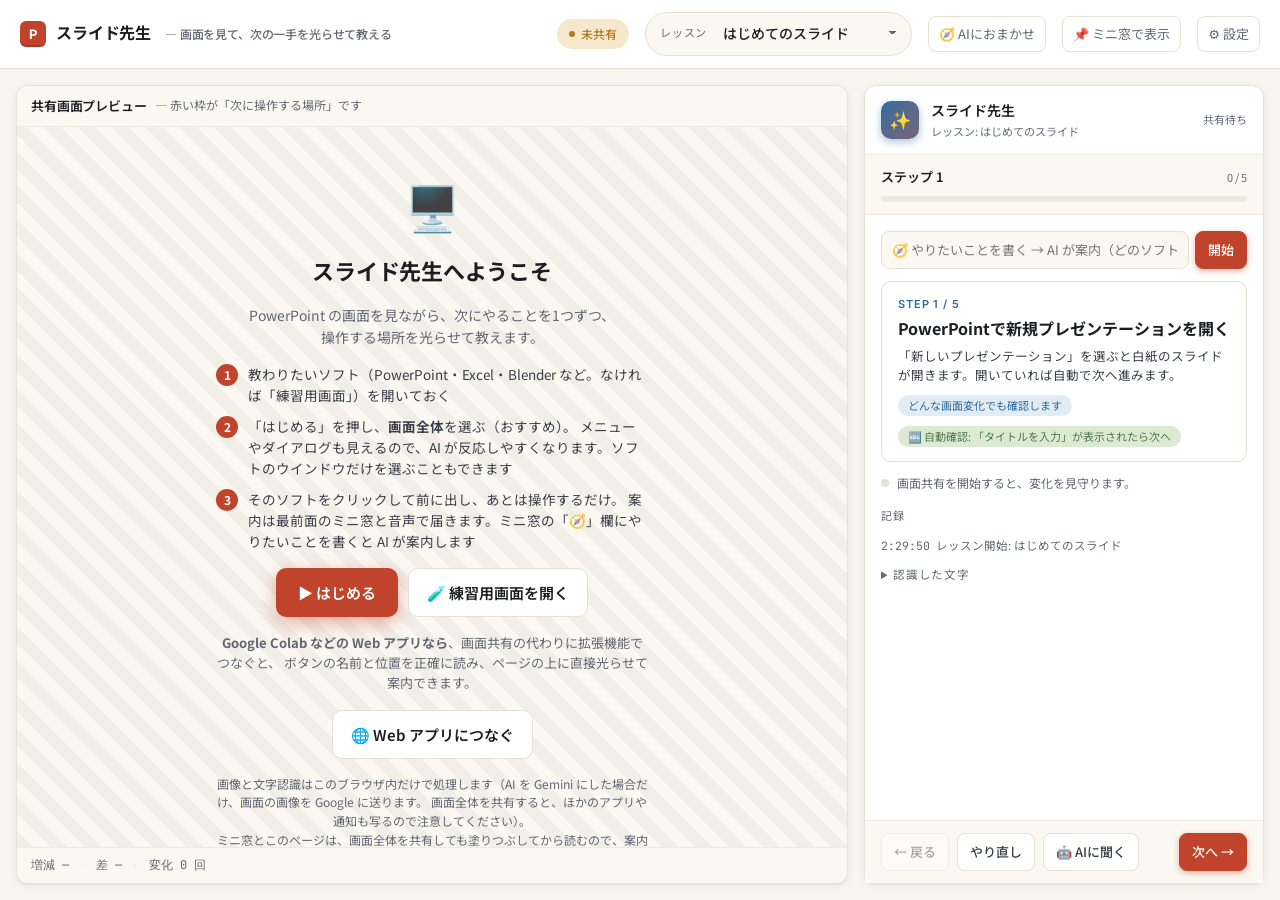
==== index.html @ 503dc081 "AI が入力する中身（コード・数式・文章）も書いて教える 「コードセルにソートのプログラムを入力してください」のように、中身を利用者に考えさせていたのを直す。 - AI の答えに input_text" ====
<!DOCTYPE html>
<html lang="ja">
<head>
<meta charset="UTF-8">
<meta name="viewport" content="width=device-width, initial-scale=1">
<title>スライド先生</title>
<link rel="preconnect" href="https://fonts.googleapis.com">
<link rel="preconnect" href="https://fonts.gstatic.com" crossorigin>
<link rel="stylesheet" href="https://fonts.googleapis.com/css2?family=Inter:wght@400;500;600;700&family=Noto+Sans+JP:wght@400;500;700&family=JetBrains+Mono:wght@500&display=swap">
<!-- CSS はこのファイルに置く。ミニ窓（Document PiP）へ style 要素ごと複製して使うため（別ファイルだと、ダブルクリックで開いたときにミニ窓へ読み込めない） -->
<style>
  :root {
    --ground: #F8F5EE;
    --panel: #FFFFFF;
    --panel-alt: #FBF8F1;
    --ink: #1B1D22;
    --ink-soft: #3A3E48;
    --muted: #616874;
    --border: #E6E1D5;
    --border-soft: #EFEAE0;
    --accent: #C0442B;
    --accent-soft: #F3D9CF;
    --ai: #2E6BA0;
    --ai-soft: #E1ECF5;
    --success: #4E7B4A;
    --success-soft: #DCE9D3;
    --warn: #B7791F;
    --warn-soft: #F5E8CC;
    --shadow: 0 2px 8px rgba(30, 24, 15, 0.06), 0 1px 2px rgba(30, 24, 15, 0.04);
    --shadow-lift: 0 12px 40px rgba(20, 15, 5, 0.12);
    --font-ui: "Inter", "Noto Sans JP", system-ui, sans-serif;
    --font-ja: "Noto Sans JP", "Inter", system-ui, sans-serif;
    --font-mono: "JetBrains Mono", ui-monospace, monospace;
  }
  :root:not([data-theme="light"]) {
    @media (prefers-color-scheme: dark) {
      --ground: #16181C; --panel: #1E2126; --panel-alt: #22262C;
      --ink: #F1EEE5; --ink-soft: #D6D1C4; --muted: #9199A4;
      --border: #2E333B; --border-soft: #262A31;
      --accent: #E36A50; --accent-soft: #3B241E;
      --ai: #6AA6D9; --ai-soft: #1E2C3B;
      --success: #8CB782; --success-soft: #223022;
      --warn: #D4A24C; --warn-soft: #3B2D1A;
      --shadow: 0 2px 8px rgba(0,0,0,0.4);
      --shadow-lift: 0 12px 40px rgba(0,0,0,0.5);
    }
  }
  :root[data-theme="dark"] {
    --ground: #16181C; --panel: #1E2126; --panel-alt: #22262C;
    --ink: #F1EEE5; --ink-soft: #D6D1C4; --muted: #9199A4;
    --border: #2E333B; --border-soft: #262A31;
    --accent: #E36A50; --accent-soft: #3B241E;
    --ai: #6AA6D9; --ai-soft: #1E2C3B;
    --success: #8CB782; --success-soft: #223022;
    --warn: #D4A24C; --warn-soft: #3B2D1A;
    --shadow: 0 2px 8px rgba(0,0,0,0.4);
    --shadow-lift: 0 12px 40px rgba(0,0,0,0.5);
  }

  * { box-sizing: border-box; }
  html, body { height: 100%; }
  body {
    margin: 0; background: var(--ground); color: var(--ink);
    font-family: var(--font-ja); font-size: 14px; line-height: 1.55;
    -webkit-font-smoothing: antialiased;
  }
  button { font: inherit; color: inherit; cursor: pointer; }

  .app { height: 100vh; display: grid; grid-template-rows: auto 1fr; min-height: 640px; }

  /* ─── Top bar ───────────────────────────────────── */
  .topbar {
    display: flex; align-items: center; gap: 16px;
    padding: 12px 20px;
    background: var(--panel);
    border-bottom: 1px solid var(--border);
    flex-wrap: wrap;
  }
  .brand {
    display: flex; align-items: center; gap: 10px;
    font-family: var(--font-ui); font-weight: 700; font-size: 16px;
    letter-spacing: -0.01em;
  }
  .brand-mark {
    width: 26px; height: 26px; display: grid; place-items: center;
    background: var(--accent); color: white; border-radius: 6px;
    font-weight: 700; font-size: 13px;
    box-shadow: inset 0 -2px 0 rgba(0,0,0,0.15);
  }
  .brand-sub {
    font-family: var(--font-ja); font-weight: 500;
    color: var(--muted); font-size: 12px; margin-left: 4px;
  }
  .topbar-spacer { flex: 1; }
  .capture-chip {
    display: inline-flex; align-items: center; gap: 6px;
    font-size: 12px; padding: 6px 12px;
    border-radius: 999px; font-weight: 500;
    background: var(--warn-soft); color: var(--warn);
  }
  .capture-chip::before {
    content: ""; width: 6px; height: 6px; border-radius: 50%;
    background: var(--warn);
  }
  .capture-chip.on { background: var(--success-soft); color: var(--success); }
  .capture-chip.on::before {
    background: var(--success);
    box-shadow: 0 0 0 3px color-mix(in oklab, var(--success) 25%, transparent);
    animation: pulse-dot 1.8s ease-in-out infinite;
  }
  @keyframes pulse-dot { 0%,100% { opacity: 0.6 } 50% { opacity: 1 } }

  .lesson-picker {
    display: flex; align-items: center; gap: 8px;
    background: var(--panel-alt); border: 1px solid var(--border);
    border-radius: 999px; padding: 4px 6px 4px 14px;
  }
  .lesson-picker label {
    font-size: 11px; color: var(--muted);
    text-transform: uppercase; letter-spacing: 0.08em;
    font-family: var(--font-ui);
  }
  .lesson-picker select {
    appearance: none; background: transparent; border: 0;
    color: var(--ink); font: inherit; font-weight: 500;
    padding: 6px 28px 6px 8px;
    background-image:
      linear-gradient(45deg, transparent 50%, var(--muted) 50%),
      linear-gradient(135deg, var(--muted) 50%, transparent 50%);
    background-position: right 12px top 14px, right 8px top 14px;
    background-size: 4px 4px, 4px 4px; background-repeat: no-repeat;
  }
  .icon-btn {
    background: transparent; border: 1px solid var(--border);
    padding: 7px 10px; border-radius: 8px; font-size: 13px;
    color: var(--muted);
  }
  .icon-btn:hover { border-color: var(--muted); color: var(--ink); }

  /* ─── Workspace ─────────────────────────────────── */
  .workspace {
    display: grid;
    grid-template-columns: 1fr 400px;
    gap: 16px; padding: 16px; min-height: 0;
  }
  @media (max-width: 960px) {
    .app { height: auto; min-height: 100vh; }
    .workspace { grid-template-columns: 1fr; grid-template-rows: auto auto; }
    .capture-panel { min-height: 420px; }
  }

  /* Left: capture area */
  .capture-panel {
    display: grid; grid-template-rows: auto 1fr auto;
    background: var(--panel); border: 1px solid var(--border);
    border-radius: 12px; overflow: hidden;
    box-shadow: var(--shadow); min-height: 0;
  }
  .capture-header {
    display: flex; align-items: center; gap: 8px;
    padding: 10px 14px; border-bottom: 1px solid var(--border-soft);
    background: var(--panel-alt);
  }
  .capture-header strong {
    font-family: var(--font-ui); font-weight: 600; font-size: 13px;
    letter-spacing: -0.01em;
  }
  .capture-header .dim { color: var(--muted); font-size: 12px; }

  .capture-stage {
    position: relative; display: grid; place-items: center;
    padding: 20px; background: repeating-linear-gradient(
      45deg,
      color-mix(in oklab, var(--panel-alt) 90%, var(--ink) 4%) 0 12px,
      var(--panel-alt) 12px 24px
    );
    min-height: 0; overflow: hidden;
  }
  .capture-stage video {
    max-width: 100%; max-height: 100%;
    border-radius: 8px; background: #000;
    box-shadow: var(--shadow-lift);
    display: block;
  }
  .capture-stage .empty {
    display: grid; place-items: center; gap: 16px;
    text-align: center; padding: 24px;
    max-width: 480px;
  }
  .empty h2 {
    font-family: var(--font-ui); font-size: 22px; font-weight: 700;
    margin: 0; letter-spacing: -0.01em;
  }
  .empty p { margin: 0; color: var(--muted); font-size: 14px; }
  .primary-cta {
    display: inline-flex; align-items: center; gap: 10px;
    padding: 12px 22px;
    background: var(--accent); color: white; border: 0;
    border-radius: 10px; font-size: 15px; font-weight: 600;
    font-family: var(--font-ja);
    box-shadow: 0 6px 18px color-mix(in oklab, var(--accent) 40%, transparent);
    transition: transform 0.1s;
  }
  .primary-cta:hover { background: color-mix(in oklab, var(--accent) 90%, black); }
  .primary-cta:active { transform: translateY(1px); }
  .capture-foot {
    display: flex; align-items: center; gap: 10px;
    padding: 8px 14px; border-top: 1px solid var(--border-soft);
    background: var(--panel-alt); font-size: 12px; color: var(--muted);
  }
  .capture-foot .stat { font-family: var(--font-mono); font-variant-numeric: tabular-nums; }
  .capture-foot .sep { color: var(--border); }
  .capture-foot .actions { margin-left: auto; display: flex; gap: 6px; }

  /* Right: AI tutor */
  .tutor {
    display: grid; grid-template-rows: auto auto 1fr auto;
    background: var(--panel); border: 1px solid var(--border);
    border-radius: 12px; box-shadow: var(--shadow); min-height: 0;
  }
  .tutor-head {
    display: flex; align-items: center; gap: 12px;
    padding: 14px 16px; border-bottom: 1px solid var(--border-soft);
  }
  .ai-avatar {
    width: 38px; height: 38px; display: grid; place-items: center;
    background: linear-gradient(135deg, var(--ai), color-mix(in oklab, var(--ai) 60%, var(--accent)));
    color: white; border-radius: 10px; font-size: 18px;
    box-shadow: 0 3px 8px color-mix(in oklab, var(--ai) 40%, transparent);
  }
  .tutor-name { font-family: var(--font-ui); font-weight: 600; font-size: 14px; }
  .tutor-lesson { font-size: 11px; color: var(--muted); margin-top: 2px; }
  .tutor-head-status {
    margin-left: auto; display: flex; align-items: center; gap: 6px;
    font-size: 11px; color: var(--muted); font-family: var(--font-ui);
  }

  .tutor-progress {
    padding: 12px 16px; display: grid; gap: 8px;
    background: var(--panel-alt); border-bottom: 1px solid var(--border-soft);
  }
  .progress-head { display: flex; justify-content: space-between; align-items: baseline; }
  .progress-head strong { font-size: 13px; font-weight: 600; }
  .progress-head span { font-size: 11px; color: var(--muted); font-variant-numeric: tabular-nums; }
  .progress-track { height: 6px; background: var(--border-soft); border-radius: 999px; overflow: hidden; }
  .progress-fill {
    height: 100%; background: linear-gradient(90deg, var(--accent), color-mix(in oklab, var(--accent) 60%, var(--ai)));
    border-radius: 999px; transition: width 0.4s cubic-bezier(0.2, 0.7, 0.3, 1);
  }

  .tutor-body {
    padding: 16px; overflow-y: auto;
    display: flex; flex-direction: column; gap: 12px;
    scroll-behavior: smooth;
  }
  .msg { display: grid; grid-template-columns: 28px 1fr; gap: 10px;
         animation: slide-in 0.25s ease; }
  @keyframes slide-in { from { opacity: 0; transform: translateY(6px); } to { opacity: 1; transform: none; } }
  .msg-avatar {
    width: 28px; height: 28px; display: grid; place-items: center;
    background: var(--ai-soft); color: var(--ai);
    border-radius: 8px; font-size: 14px; font-weight: 700;
  }
  .msg-bubble {
    background: var(--ai-soft); color: var(--ink);
    padding: 10px 14px; border-radius: 4px 12px 12px 12px;
    line-height: 1.55; font-size: 13.5px;
  }
  .msg.success .msg-avatar { background: var(--success-soft); color: var(--success); }
  .msg.success .msg-bubble { background: var(--success-soft); color: color-mix(in oklab, var(--success) 40%, var(--ink)); }
  .msg.hint .msg-avatar { background: var(--warn-soft); color: var(--warn); }
  .msg.hint .msg-bubble { background: var(--warn-soft); border-left: 3px solid var(--warn); }
  .msg.error .msg-avatar { background: var(--accent-soft); color: var(--accent); }
  .msg.error .msg-bubble { background: var(--accent-soft); color: color-mix(in oklab, var(--accent) 45%, var(--ink)); }
  .msg-bubble .step-title {
    font-family: var(--font-ui); font-weight: 600; font-size: 12px;
    text-transform: uppercase; letter-spacing: 0.08em;
    color: var(--ai); margin-bottom: 4px;
  }
  .msg.success .msg-bubble .step-title { color: var(--success); }
  .msg.hint .msg-bubble .step-title { color: var(--warn); }
  .msg.error .msg-bubble .step-title { color: var(--accent); }
  .msg-bubble .highlight {
    background: color-mix(in oklab, var(--accent) 20%, transparent);
    color: var(--accent); padding: 1px 6px; border-radius: 3px; font-weight: 600;
  }
  .screen-state {
    font-size: 11px; color: var(--muted);
    font-family: var(--font-ui); font-style: italic;
    padding: 4px 12px;
  }

  .tutor-actions {
    padding: 12px 16px; display: flex; gap: 8px; flex-wrap: wrap;
    border-top: 1px solid var(--border-soft); background: var(--panel-alt);
  }
  .btn {
    padding: 8px 12px; border-radius: 8px; border: 1px solid var(--border);
    background: var(--panel); color: var(--ink-soft);
    font-family: var(--font-ja); font-weight: 500; font-size: 13px;
    transition: transform 0.1s, border-color 0.15s;
  }
  .btn:hover { border-color: var(--muted); color: var(--ink); }
  .btn:active { transform: translateY(1px); }
  .btn.primary {
    background: var(--accent); color: white; border-color: var(--accent);
    box-shadow: 0 2px 6px color-mix(in oklab, var(--accent) 40%, transparent);
  }
  .btn.primary:hover { background: color-mix(in oklab, var(--accent) 90%, black); }
  .btn.danger {
    background: transparent; color: var(--accent); border-color: var(--accent-soft);
  }
  .btn.danger:hover { background: var(--accent-soft); }
  .actions-spacer { flex: 1; }


  .btn:disabled { opacity: 0.45; cursor: default; }

  /* ─── Current step card ─────────────────────────── */
  .watch {
    display: flex; align-items: center; gap: 8px;
    font-size: 12px; color: var(--muted);
  }
  .watch::before {
    content: ""; width: 8px; height: 8px; border-radius: 50%; flex: none;
    background: var(--border);
  }
  .watch.on::before { background: var(--success); animation: pulse-dot 1.8s ease-in-out infinite; }
  .watch.moving::before { background: var(--warn); }
  .watch.small { color: var(--warn); }

  .step-card {
    border: 1px solid var(--border); border-radius: 10px;
    padding: 14px 16px; background: var(--panel);
  }
  .step-num {
    font-family: var(--font-ui); font-size: 11px; font-weight: 600;
    color: var(--ai); letter-spacing: 0.08em;
  }
  .step-text { font-size: 16px; font-weight: 700; margin: 4px 0 6px; line-height: 1.45; }
  .step-hint { font-size: 12.5px; color: var(--ink-soft); margin: 0; }
  /* AI が書いた「入力する中身」（コード・数式・文章）。コピーして貼り付けてもらう */
  .input-box { display: grid; gap: 6px; margin-top: 10px; }
  .input-head { display: flex; justify-content: space-between; align-items: center; font-size: 12px; font-weight: 700; color: var(--ink-soft); }
  .input-head .btn { padding: 3px 10px; font-size: 12px; }
  .input-box pre { margin: 0; padding: 10px; border-radius: 8px; background: var(--panel-alt); border: 1px solid var(--border);
    font: 12.5px/1.5 ui-monospace, "SF Mono", Menlo, monospace; white-space: pre; overflow-x: auto; max-height: 40vh; }
  .expect-chip {
    display: inline-block; margin-top: 10px;
    font-size: 11px; padding: 2px 10px; border-radius: 999px;
    background: var(--ai-soft); color: var(--ai);
  }

  .confirm {
    display: grid; gap: 10px; padding: 12px 14px; border-radius: 10px;
    background: var(--success-soft); border: 1px solid color-mix(in oklab, var(--success) 35%, transparent);
    animation: slide-in 0.25s ease;
  }
  .confirm p { margin: 0; font-size: 13.5px; }
  .confirm .row { display: flex; gap: 8px; }
  .confirm .btn.yes { background: var(--success); border-color: var(--success); color: white; }

  .done-card {
    text-align: center; padding: 20px 16px; border-radius: 10px;
    background: var(--success-soft); color: color-mix(in oklab, var(--success) 40%, var(--ink));
  }
  .done-card strong { display: block; font-size: 18px; margin-bottom: 4px; }

  .log-head { font-size: 11px; color: var(--muted); font-family: var(--font-ui); letter-spacing: 0.06em; margin-top: 4px; }
  .log { list-style: none; margin: 0; padding: 0; display: grid; gap: 2px; font-size: 11.5px; color: var(--muted); }
  .log time { font-family: var(--font-mono); margin-right: 6px; }

  .check-chip { background: var(--success-soft); color: var(--success); }
  .ocr-details { font-size: 11.5px; color: var(--muted); }
  .ocr-details summary { cursor: pointer; font-family: var(--font-ui); letter-spacing: 0.06em; }
  .ocr-details div {
    margin-top: 6px; padding: 8px; border-radius: 6px; background: var(--panel-alt);
    max-height: 120px; overflow-y: auto; word-break: break-all; line-height: 1.5;
  }

  /* ─── Mini window (Document Picture-in-Picture) ─── */
  body.pip { min-height: 0; }
  body.pip .tutor { height: 100vh; border: 0; border-radius: 0; box-shadow: none; }
  /* ミニ窓では PowerPoint の邪魔にならないよう、手順・ハイライト・確認だけを出す */
  body.pip .log-head, body.pip .log, body.pip .ocr-details,
  body.pip .expect-chip, body.pip .tutor-lesson { display: none !important; }
  body.pip .tutor-head { padding: 10px 14px; }
  body.pip .tutor-body { padding: 12px; gap: 10px; }
  body.pip .step-text { font-size: 15px; }

  /* 「できた？」のあと自動で次へ進むまでの残り時間 */
  .countdown { height: 4px; border-radius: 2px; background: color-mix(in oklab, var(--success) 20%, transparent); overflow: hidden; }
  .countdown i { display: block; height: 100%; width: 100%; background: var(--success); transform-origin: left; }
  @keyframes countdown { from { transform: scaleX(1); } to { transform: scaleX(0); } }

  /* ミニ窓を開けなかったときに「押してください」と目立たせる */
  .icon-btn.attention { border-color: var(--accent); color: var(--accent); animation: pulse-dot 1s ease-in-out infinite; }
  .tutor-home-note {
    display: grid; place-items: center; text-align: center; gap: 8px;
    background: var(--panel); border: 1px dashed var(--border); border-radius: 12px;
    color: var(--muted); padding: 24px;
  }

  /* ─── Highlight guide（ミニ窓・案内パネル内の拡大表示） ─── */
  .guide {
    position: relative; border-radius: 10px; overflow: hidden;
    background: #111; aspect-ratio: 2 / 1;
  }
  .guide canvas { width: 100%; height: 100%; display: block; }
  .guide-box {
    position: absolute; border: 3px solid var(--accent); border-radius: 6px;
    box-shadow: 0 0 0 9999px rgba(0, 0, 0, 0.45);
    pointer-events: none; animation: guide-pulse 1.3s ease-in-out infinite;
  }
  @keyframes guide-pulse {
    0%, 100% { outline: 0 solid color-mix(in oklab, var(--accent) 55%, transparent); }
    50%      { outline: 7px solid color-mix(in oklab, var(--accent) 30%, transparent); }
  }
  .guide-say {
    position: absolute; left: 0; right: 0; bottom: 0;
    padding: 18px 12px 8px; font-size: 13px; font-weight: 700; color: white;
    background: linear-gradient(transparent, rgba(0, 0, 0, 0.7));
  }
  .guide-say::before { content: "👉 "; }
  .guide-missing {
    font-size: 12px; padding: 8px 10px; border-radius: 8px;
    background: var(--warn-soft); color: color-mix(in oklab, var(--warn) 60%, var(--ink));
  }

  /* 共有プレビュー上のハイライト */
  .target-box {
    position: absolute; border: 3px solid var(--accent); border-radius: 6px;
    pointer-events: none; animation: guide-pulse 1.3s ease-in-out infinite;
  }
  .target-tag {
    position: absolute; padding: 3px 10px; border-radius: 999px;
    background: var(--accent); color: white; font-size: 12px; font-weight: 700;
    white-space: nowrap; pointer-events: none; transform: translateY(calc(-100% - 6px));
  }

  /* 文字で確認できたときの演出 */
  .step-card.flash { animation: card-flash 1s ease; }
  @keyframes card-flash {
    0%   { box-shadow: 0 0 0 0 transparent; }
    25%  { box-shadow: 0 0 0 6px color-mix(in oklab, var(--success) 45%, transparent); background: var(--success-soft); }
    100% { box-shadow: 0 0 0 0 transparent; }
  }
  .done-emoji { font-size: 40px; animation: pop 0.6s cubic-bezier(0.2, 1.6, 0.4, 1); }
  @keyframes pop { from { transform: scale(0.3); opacity: 0; } to { transform: none; opacity: 1; } }

  /* はじめの案内 */
  .onboard { list-style: none; padding: 0; margin: 0; display: grid; gap: 10px; text-align: left; }
  .onboard li { display: flex; gap: 10px; align-items: flex-start; font-size: 13.5px; color: var(--ink-soft); }
  .onboard .num {
    flex: none; width: 22px; height: 22px; border-radius: 50%;
    display: grid; place-items: center; font-size: 12px; font-weight: 700;
    background: var(--accent); color: white;
  }
  .cta-row { display: flex; gap: 10px; flex-wrap: wrap; justify-content: center; }
  .secondary-cta {
    padding: 12px 18px; border-radius: 10px; font-size: 15px; font-weight: 600;
    border: 1px solid var(--border); background: var(--panel); color: var(--ink);
  }
  .secondary-cta:hover { border-color: var(--muted); }

  /* ─── 設定メニュー・やりたいこと入力 ─── */
  .settings-wrap { position: relative; }
  .settings-pop {
    position: absolute; right: 0; top: calc(100% + 6px); z-index: 50;
    display: grid; gap: 6px; padding: 8px; min-width: 190px;
    background: var(--panel); border: 1px solid var(--border); border-radius: 10px;
    box-shadow: var(--shadow-lift);
  }
  .settings-pop .icon-btn { text-align: left; }
  .goal-form { display: flex; gap: 6px; }
  .goal-form input {
    flex: 1; min-width: 0; padding: 8px 10px; font: inherit; font-size: 13px;
    border: 1px solid var(--border); border-radius: 8px; background: var(--panel-alt); color: var(--ink);
  }
  .goal-form input:focus { outline: 2px solid color-mix(in oklab, var(--ai) 40%, transparent); border-color: var(--ai); }

  /* ─── AI ─── */
  .ai-box {
    padding: 10px 12px; border-radius: 10px; font-size: 13px;
    background: var(--ai-soft); border: 1px solid color-mix(in oklab, var(--ai) 30%, transparent);
  }
  .ai-box .ai-head { font-family: var(--font-ui); font-size: 11px; font-weight: 700; color: var(--ai); letter-spacing: 0.06em; }
  .ai-box p { margin: 4px 0 0; }
  .ai-box.busy p { color: var(--muted); }
  .ai-box.error { background: var(--warn-soft); border-color: color-mix(in oklab, var(--warn) 35%, transparent); }

  .dialog {
    width: min(520px, calc(100vw - 32px)); padding: 20px 22px; border-radius: 14px;
    border: 1px solid var(--border); background: var(--panel); color: var(--ink);
    box-shadow: var(--shadow-lift);
  }
  .dialog::backdrop { background: color-mix(in oklab, var(--ink) 45%, transparent); }
  .dialog h2 { margin: 0 0 6px; font-size: 18px; }
  .dialog .note { margin: 4px 0 12px; font-size: 12.5px; color: var(--muted); }
  .dialog .choice {
    display: flex; gap: 10px; align-items: flex-start; padding: 10px 12px; margin-bottom: 8px;
    border: 1px solid var(--border); border-radius: 10px; cursor: pointer;
  }
  .dialog .choice:has(input:checked) { border-color: var(--ai); background: var(--ai-soft); }
  .dialog .choice:has(input:disabled) { opacity: 0.5; cursor: default; }
  .dialog .choice small { display: block; font-size: 12px; color: var(--muted); margin-top: 2px; }
  .dialog .choice small.warn { color: color-mix(in oklab, var(--warn) 70%, var(--ink)); }
  .dialog .fields { display: grid; gap: 8px; margin: 4px 0 8px 30px; font-size: 12.5px; }
  .dialog .fields small { color: var(--muted); }
  .dialog input[type="text"], .dialog input[type="password"] {
    display: block; width: 100%; margin-top: 4px; padding: 8px 10px; font: inherit; font-size: 13px;
    border: 1px solid var(--border); border-radius: 8px; background: var(--panel-alt); color: var(--ink);
  }
  .dialog .dialog-actions { display: flex; gap: 8px; margin-top: 12px; }
  .dialog a { color: var(--ai); }
  .dialog .setup-steps { margin: 0 0 8px; padding-left: 22px; display: grid; gap: 6px; font-size: 13px; }
  .dialog code { font-family: var(--font-mono); font-size: 12px; padding: 1px 5px; border-radius: 4px; background: var(--panel-alt); }
  .dialog select { display: block; width: 100%; margin-top: 4px; padding: 6px 8px; font: inherit; font-size: 13px;
    border: 1px solid var(--border); border-radius: 8px; background: var(--panel-alt); color: var(--ink); }

  [hidden] { display: none !important; }
</style>
</head>
<body>
<div class="app">
  <header class="topbar">
    <div class="brand">
      <span class="brand-mark">P</span>
      スライド先生
      <span class="brand-sub">— 画面を見て、次の一手を光らせて教える</span>
    </div>
    <div class="topbar-spacer"></div>
    <div class="capture-chip" id="captureChip">未共有</div>
    <div class="lesson-picker">
      <label for="lessonSelect">レッスン</label>
      <select id="lessonSelect"></select>
    </div>
    <button class="icon-btn" id="makeBtn" title="やりたいことを書くと、AI が画面を見ながら1手ずつ案内します（どのソフトでも）">🧭 AIにおまかせ</button>
    <button class="icon-btn" id="pipBtn" title="案内を常に最前面の小窓に出す">📌 ミニ窓で表示</button>
    <div class="settings-wrap">
      <button class="icon-btn" id="settingsBtn" aria-expanded="false" title="AI・文字認識・音声などの設定">⚙ 設定</button>
      <div class="settings-pop" id="settingsPop" hidden>
        <button class="icon-btn" id="aiBtn" title="AI の設定（Chrome 内蔵AI または Gemini API 無料枠）">🤖 AI OFF</button>
        <button class="icon-btn" id="ocrBtn" title="画面の文字を読んで、光らせる場所を探し、できたかを自動で確かめます（ブラウザ内で処理）">🔤 文字認識 ON</button>
        <button class="icon-btn" id="autoBtn" title="ON にすると「できた？」のあと数秒待って自動で次へ進みます">⏩ 自動で次へ OFF</button>
        <button class="icon-btn" id="voiceBtn" title="次の手順を音声で読み上げます">🔊 音声 ON</button>
        <button class="icon-btn" id="themeToggle" title="テーマ切替">🌙 テーマ</button>
      </div>
    </div>
  </header>

  <div class="workspace">
    <!-- Screen capture -->
    <section class="capture-panel" aria-label="画面キャプチャ">
      <div class="capture-header">
        <strong>共有画面プレビュー</strong>
        <span class="dim">— 赤い枠が「次に操作する場所」です</span>
      </div>
      <div class="capture-stage" id="captureStage">
        <div class="empty" id="emptyState">
          <div style="font-size: 44px;">🖥️</div>
          <h2>スライド先生へようこそ</h2>
          <p>PowerPoint の画面を見ながら、次にやることを1つずつ、<br>操作する場所を光らせて教えます。</p>
          <ol class="onboard">
            <li><span class="num">1</span><span>教わりたいソフト（PowerPoint・Excel・Blender など。なければ「練習用画面」）を開いておく</span></li>
            <li><span class="num">2</span><span>「はじめる」を押し、<strong>画面全体</strong>を選ぶ（おすすめ）。
              メニューやダイアログも見えるので、AI が反応しやすくなります。ソフトのウインドウだけを選ぶこともできます</span></li>
            <li><span class="num">3</span><span>そのソフトをクリックして前に出し、あとは操作するだけ。
              案内は最前面のミニ窓と音声で届きます。ミニ窓の「🧭」欄にやりたいことを書くと AI が案内します</span></li>
          </ol>
          <div class="cta-row">
            <button class="primary-cta" id="startCaptureBtn">▶ はじめる</button>
            <button class="secondary-cta" id="practiceBtn">🧪 練習用画面を開く</button>
          </div>
          <p style="font-size: 13px;"><strong>Google Colab などの Web アプリなら</strong>、画面共有の代わりに拡張機能でつなぐと、
            ボタンの名前と位置を正確に読み、ページの上に直接光らせて案内できます。</p>
          <div class="cta-row">
            <button class="secondary-cta" id="webBtn">🌐 Web アプリにつなぐ</button>
          </div>
          <p style="font-size: 12px;">画像と文字認識はこのブラウザ内だけで処理します（AI を Gemini にした場合だけ、画面の画像を Google に送ります。
            画面全体を共有すると、ほかのアプリや通知も写るので注意してください）。<br>
            ミニ窓とこのページは、画面全体を共有しても塗りつぶしてから読むので、案内の文字を AI が読み違えることはありません。<br>
            （文字認識の部品と日本語データ 約2MB を初回だけ jsDelivr から読み込みます）</p>
        </div>
        <div class="empty" id="webState" hidden>
          <div style="font-size: 44px;">🌐</div>
          <h2 id="webStateTitle"></h2>
          <p>この Web アプリのタブとつないでいます。ハイライトはページの上に直接出ます。<br>
            ミニ窓の「🧭」欄にやりたいことを書いて「開始」を押してください。</p>
          <div class="cta-row"><button class="secondary-cta" id="webStateDisconnect">切断する</button></div>
        </div>
        <video id="captureVideo" autoplay muted playsinline hidden></video>
        <div class="target-box" id="targetBox" hidden></div>
        <div class="target-tag" id="targetTag" hidden></div>
      </div>
      <div class="capture-foot">
        <span class="stat" id="statMotion">増減 —</span>
        <span class="sep">·</span>
        <span class="stat" id="statNet">差 —</span>
        <span class="sep">·</span>
        <span class="stat" id="statChanges">変化 0 回</span>
        <div class="actions">
          <button class="btn" id="pauseBtn" hidden>⏸ 一時停止</button>
          <button class="btn danger" id="stopCaptureBtn" hidden>共有を停止</button>
        </div>
      </div>
    </section>

    <!-- Tutor -->
    <div id="tutorHome" style="display: grid; min-height: 0;">
      <div class="tutor-home-note" id="tutorHomeNote" hidden>
        <div style="font-size: 32px;">📌</div>
        <div>案内はミニ窓に表示中です。<br>ミニ窓を閉じるとここに戻ります。</div>
      </div>
      <aside class="tutor" id="tutor" aria-label="案内">
        <div class="tutor-head">
          <div class="ai-avatar">✨</div>
          <div>
            <div class="tutor-name">スライド先生</div>
            <div class="tutor-lesson" id="tutorLessonName"></div>
          </div>
          <div class="tutor-head-status" id="tutorStatus">共有待ち</div>
        </div>

        <div class="tutor-progress">
          <div class="progress-head">
            <strong id="progressTitle"></strong>
            <span id="progressCount">0 / 0</span>
          </div>
          <div class="progress-track"><div class="progress-fill" id="progressFill" style="width:0%"></div></div>
        </div>

        <div class="tutor-body" aria-live="polite">
          <form class="goal-form" id="goalForm">
            <input type="text" id="goalInline" autocomplete="off"
                   placeholder="🧭 やりたいことを書く → AI が案内（どのソフトでも）">
            <button class="btn primary" type="submit">開始</button>
          </form>

          <div class="step-card" id="stepCard">
            <div class="step-num" id="stepNum"></div>
            <div class="step-text" id="stepText"></div>
            <p class="step-hint" id="stepHint"></p>
            <div class="input-box" id="inputBox" hidden>
              <div class="input-head"><span>✍ 入力する内容</span><button class="btn" id="copyInputBtn" type="button">📋 コピー</button></div>
              <pre id="inputText"></pre>
            </div>
            <span class="expect-chip" id="expectChip"></span>
            <span class="expect-chip check-chip" id="checkChip" hidden></span>
          </div>

          <div class="guide" id="guide" hidden>
            <canvas id="guideCanvas" width="640" height="320"></canvas>
            <div class="guide-box" id="guideBox"></div>
            <div class="guide-say" id="guideSay"></div>
          </div>
          <div class="guide-missing" id="guideMissing" hidden></div>

          <div class="ai-box" id="aiBox" hidden>
            <div class="ai-head">🤖 AI</div>
            <p id="aiText"></p>
          </div>

          <div class="done-card" id="doneCard" hidden>
            <div class="done-emoji">🎉</div>
            <strong>レッスン完了！</strong>
            お疲れさまでした。「次のレッスン →」で続けられます。
          </div>

          <div class="confirm" id="confirmBox" hidden>
            <p id="confirmText"></p>
            <div class="countdown" id="countdown" hidden><i id="countdownBar"></i></div>
            <div class="row">
              <button class="btn yes" id="yesBtn">できた ✓</button>
              <button class="btn" id="notYetBtn">まだ</button>
            </div>
          </div>

          <div class="watch" id="watch">画面共有を開始すると、変化を見守ります。</div>

          <div class="log-head">記録</div>
          <ul class="log" id="log"></ul>

          <details class="ocr-details">
            <summary>認識した文字 <span id="ocrMeta"></span></summary>
            <div id="ocrText">まだ読んでいません。</div>
          </details>
        </div>

        <div class="tutor-actions">
          <button class="btn" id="backBtn">← 戻る</button>
          <button class="btn" id="restartBtn">やり直し</button>
          <button class="btn" id="askBtn" title="今の画面を AI に見せて、次にやることを聞きます">🤖 AIに聞く</button>
          <div class="actions-spacer"></div>
          <button class="btn primary" id="nextBtn">次へ →</button>
        </div>
      </aside>
    </div>
  </div>
</div>

<dialog class="dialog" id="webDialog">
  <h2>🌐 Web アプリにつなぐ</h2>
  <p class="note">Google Colab などの Web アプリは、Chrome 拡張機能「スライド先生 Web 連携」でつなぐと、
    ボタン（アイコンだけのボタンも）の名前と位置を正確に読み、ページの上に直接光らせて案内できます。画面共有はいりません。</p>
  <div id="webMissing">
    <p class="note"><strong>拡張機能が見つかりません。</strong>次の手順で入れてください（最初の1回だけ）。</p>
    <ol class="setup-steps">
      <li>Chrome のアドレスバーに <code>chrome://extensions</code> と入力して開く</li>
      <li>右上の「デベロッパー モード」を ON にする</li>
      <li>「パッケージ化されていない拡張機能を読み込む」を押し、このアプリのフォルダの中の <code>extension</code> フォルダを選ぶ</li>
      <li>「スライド先生 Web 連携」の「詳細」を開き、「ファイルの URL へのアクセスを許可する」を ON にする
        （ダブルクリックで開いたこのページとつなぐために必要）</li>
      <li>このページを再読み込みする</li>
    </ol>
  </div>
  <div class="fields" id="webReady" hidden>
    <label>つなぐタブ <select id="webTabs"></select></label>
    <small>見つからないときは、Colab などを別のタブで開いてから「更新」を押してください。練習には <code>practice-colab.html</code> も使えます。</small>
  </div>
  <p class="note" id="webResult"></p>
  <div class="dialog-actions">
    <button class="btn" id="webRefresh">更新</button>
    <span class="actions-spacer"></span>
    <button class="btn" id="webDisconnect" hidden>切断</button>
    <button class="btn" id="webClose">閉じる</button>
    <button class="btn primary" id="webConnect" hidden>つなぐ</button>
  </div>
</dialog>

<dialog class="dialog" id="aiDialog">
  <h2>🤖 AI の設定</h2>
  <p class="note">AI は「🤖 AIに聞く」「できた？にひとこと添える」「✨ 手順を作る」に使います。どちらも無料で使えます。</p>
  <label class="choice">
    <input type="radio" name="provider" value="off">
    <span><b>使わない</b><small>文字認識と変化検知だけで案内します</small></span>
  </label>
  <label class="choice">
    <input type="radio" name="provider" value="builtin" id="builtinRadio">
    <span><b>Chrome 内蔵AI（端末内で処理・おすすめ）</b><small id="builtinState">確認中…</small></span>
  </label>
  <button class="btn" id="builtinPrepare" hidden>内蔵AIを準備する（初回のみ約3〜4GBを取り込み）</button>
  <label class="choice">
    <input type="radio" name="provider" value="gemini">
    <span><b>Gemini API 無料枠</b>
      <small class="warn">⚠ 無料枠では、送った画面の画像が Google の製品改善に使われます。社外秘や個人情報が写る画面では使わないでください。</small></span>
  </label>
  <div class="fields" id="geminiFields">
    <label>APIキー（<a href="https://aistudio.google.com/apikey" target="_blank" rel="noopener">Google AI Studio</a> で無料で作れます）
      <input type="password" id="geminiKey" autocomplete="off" spellcheck="false" placeholder="AIza…"></label>
    <label>モデル（無料枠で画像も扱えるもの。▼で候補を表示）
      <input type="text" id="geminiModel" list="geminiModels" spellcheck="false"></label>
    <datalist id="geminiModels">
      <option value="gemini-3.5-flash-lite">速い・軽い（回数を多く使いたいとき）</option>
      <option value="gemini-3.8-flash">賢い（標準）</option>
      <option value="gemini-3.5-flash">中くらい</option>
    </datalist>
    <small>キーはこのブラウザの中にだけ保存されます。</small>
  </div>
  <p class="note" id="aiTestResult"></p>
  <div class="dialog-actions">
    <button class="btn" id="aiTest">接続テスト</button>
    <span class="actions-spacer"></span>
    <button class="btn" id="aiClose">閉じる</button>
    <button class="btn primary" id="aiSave">保存</button>
  </div>
</dialog>

<!-- 読み込む順番に意味がある（後のファイルは前のファイルで作ったものを使う）。main.js は必ず最後 -->
<script src="js/ai.js"></script>
<script src="js/lessons.js"></script>
<script src="js/core.js"></script>
<script src="js/steps.js"></script>
<script src="js/capture.js"></script>
<script src="js/detect.js"></script>
<script src="js/ocr.js"></script>
<script src="js/highlight.js"></script>
<script src="js/som.js"></script>
<script src="js/coach.js"></script>
<script src="js/connector.js"></script>
<script src="js/ui.js"></script>
<script src="js/main.js"></script>
</body>
</html>
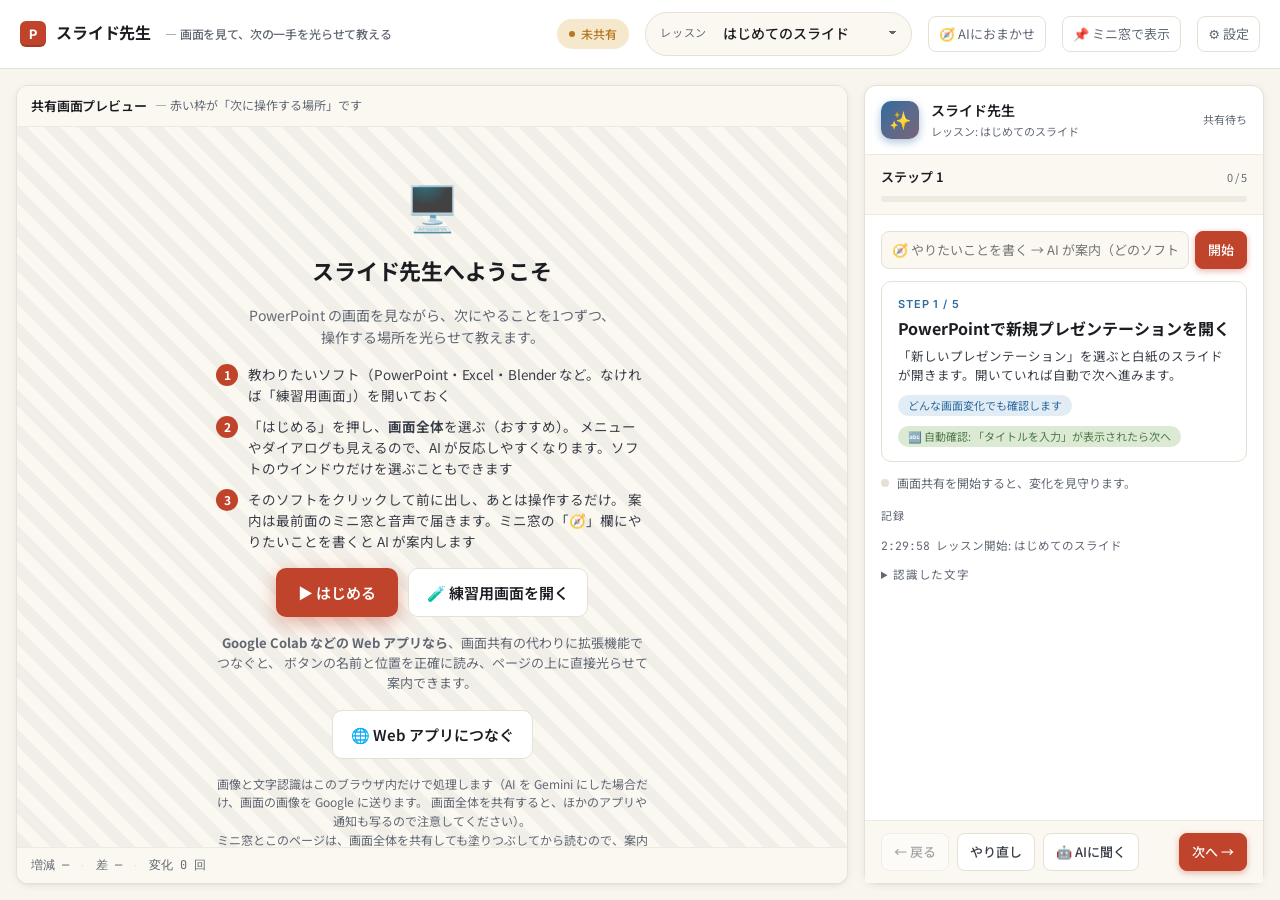
==== commit 4c8884ae: "全体チェック: 安全性・AI の答えの読み取り・ハイライトの不具合を直す 安全性 - 拡張機能の取り次ぎ役（hub-bridge.js）が、どの *.github.io のサイトでも動き、ほかのタブの" ====
--- a/index.html
+++ b/index.html
@@ -1,5 +1,5 @@
 <!DOCTYPE html>
-<html lang="ja">
+<html lang="ja" data-slide-sensei-hub>
 <head>
 <meta charset="UTF-8">
 <meta name="viewport" content="width=device-width, initial-scale=1">
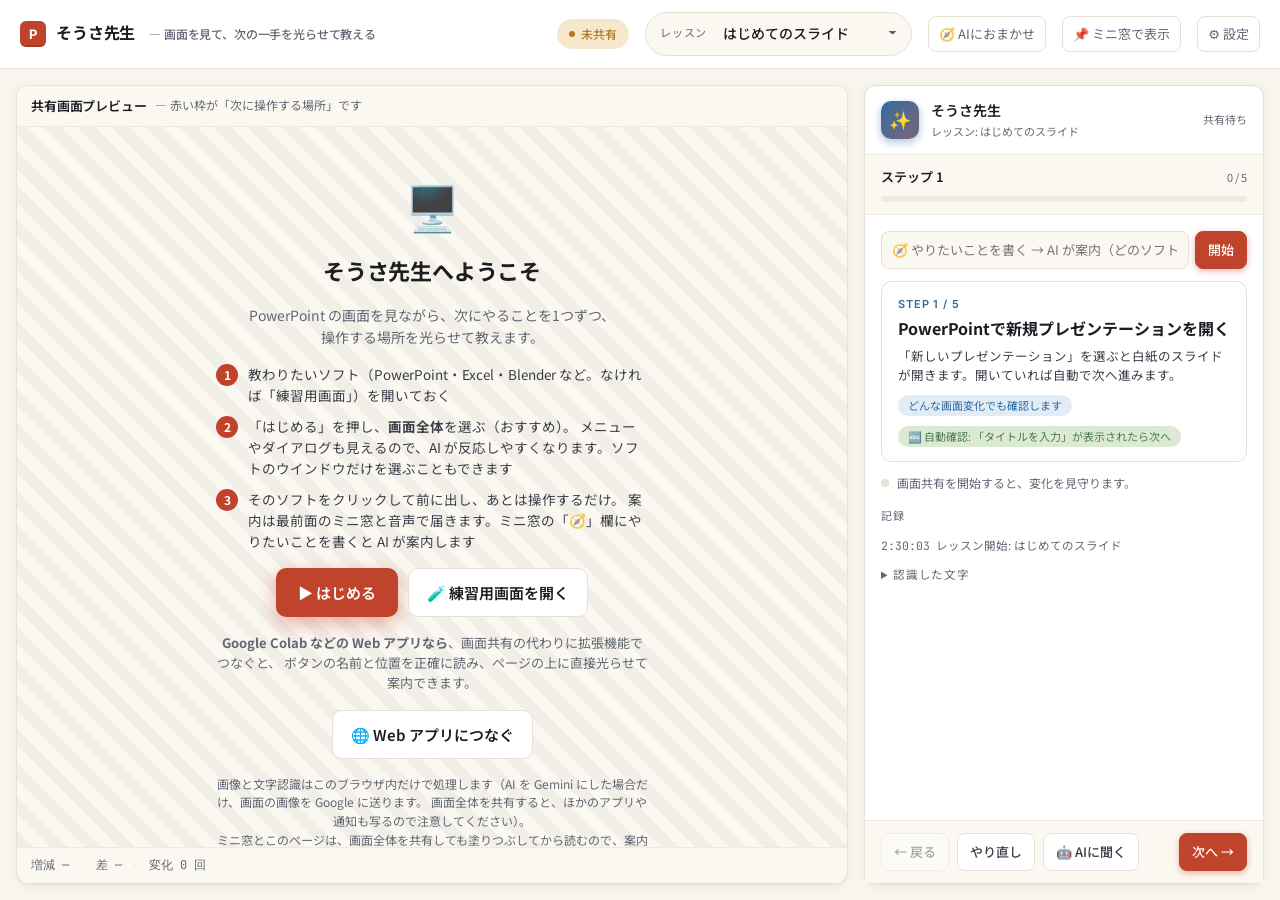
==== commit 92c3988c: "名前を「そうさ先生」に変更・片付け・実機テスト表を追加 - PowerPoint 以外（Excel・Colab、将来は Blender・Illustrator）も教えるため、表示名を「そうさ先生」に " ====
--- a/index.html
+++ b/index.html
@@ -3,7 +3,7 @@
 <head>
 <meta charset="UTF-8">
 <meta name="viewport" content="width=device-width, initial-scale=1">
-<title>スライド先生</title>
+<title>そうさ先生</title>
 <link rel="preconnect" href="https://fonts.googleapis.com">
 <link rel="preconnect" href="https://fonts.gstatic.com" crossorigin>
 <link rel="stylesheet" href="https://fonts.googleapis.com/css2?family=Inter:wght@400;500;600;700&family=Noto+Sans+JP:wght@400;500;700&family=JetBrains+Mono:wght@500&display=swap">
@@ -526,7 +526,7 @@
   <header class="topbar">
     <div class="brand">
       <span class="brand-mark">P</span>
-      スライド先生
+      そうさ先生
       <span class="brand-sub">— 画面を見て、次の一手を光らせて教える</span>
     </div>
     <div class="topbar-spacer"></div>
@@ -559,7 +559,7 @@
       <div class="capture-stage" id="captureStage">
         <div class="empty" id="emptyState">
           <div style="font-size: 44px;">🖥️</div>
-          <h2>スライド先生へようこそ</h2>
+          <h2>そうさ先生へようこそ</h2>
           <p>PowerPoint の画面を見ながら、次にやることを1つずつ、<br>操作する場所を光らせて教えます。</p>
           <ol class="onboard">
             <li><span class="num">1</span><span>教わりたいソフト（PowerPoint・Excel・Blender など。なければ「練習用画面」）を開いておく</span></li>
@@ -616,7 +616,7 @@
         <div class="tutor-head">
           <div class="ai-avatar">✨</div>
           <div>
-            <div class="tutor-name">スライド先生</div>
+            <div class="tutor-name">そうさ先生</div>
             <div class="tutor-lesson" id="tutorLessonName"></div>
           </div>
           <div class="tutor-head-status" id="tutorStatus">共有待ち</div>
@@ -701,7 +701,7 @@
 
 <dialog class="dialog" id="webDialog">
   <h2>🌐 Web アプリにつなぐ</h2>
-  <p class="note">Google Colab などの Web アプリは、Chrome 拡張機能「スライド先生 Web 連携」でつなぐと、
+  <p class="note">Google Colab などの Web アプリは、Chrome 拡張機能「そうさ先生 Web 連携」でつなぐと、
     ボタン（アイコンだけのボタンも）の名前と位置を正確に読み、ページの上に直接光らせて案内できます。画面共有はいりません。</p>
   <div id="webMissing">
     <p class="note"><strong>拡張機能が見つかりません。</strong>次の手順で入れてください（最初の1回だけ）。</p>
@@ -709,7 +709,7 @@
       <li>Chrome のアドレスバーに <code>chrome://extensions</code> と入力して開く</li>
       <li>右上の「デベロッパー モード」を ON にする</li>
       <li>「パッケージ化されていない拡張機能を読み込む」を押し、このアプリのフォルダの中の <code>extension</code> フォルダを選ぶ</li>
-      <li>「スライド先生 Web 連携」の「詳細」を開き、「ファイルの URL へのアクセスを許可する」を ON にする
+      <li>「そうさ先生 Web 連携」の「詳細」を開き、「ファイルの URL へのアクセスを許可する」を ON にする
         （ダブルクリックで開いたこのページとつなぐために必要）</li>
       <li>このページを再読み込みする</li>
     </ol>
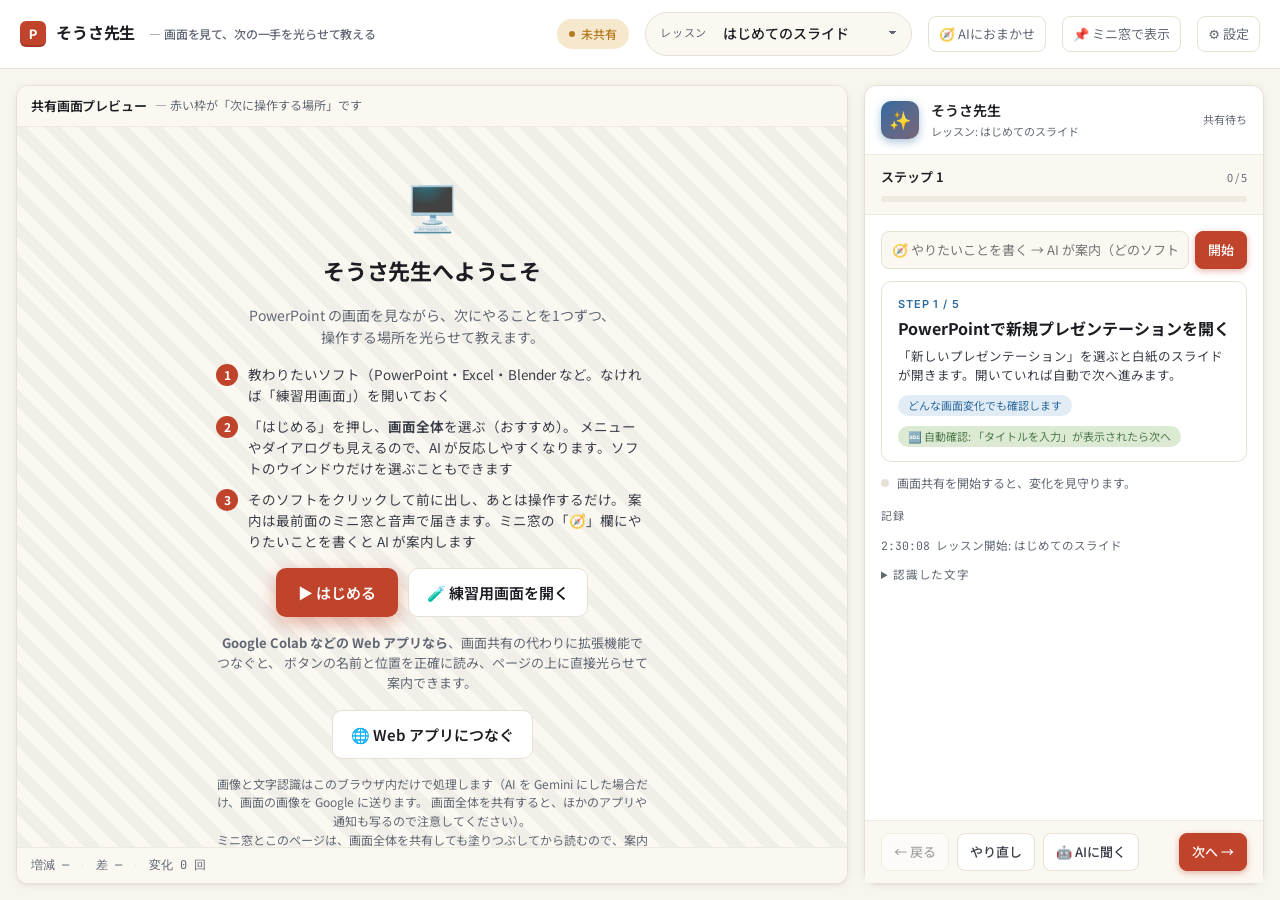
==== commit 1d71451b: "アイコンだけのボタンにも番号札を付ける（暗い画面のソフト向け） - js/icons.js: 画像から、同じ大きさで縦か横に並んだ形（ツールバーのアイコン）を見つけ、   「［アイコン］」の番号札を付" ====
--- a/index.html
+++ b/index.html
@@ -774,6 +774,7 @@
 <script src="js/capture.js"></script>
 <script src="js/detect.js"></script>
 <script src="js/ocr.js"></script>
+<script src="js/icons.js"></script>
 <script src="js/highlight.js"></script>
 <script src="js/som.js"></script>
 <script src="js/coach.js"></script>
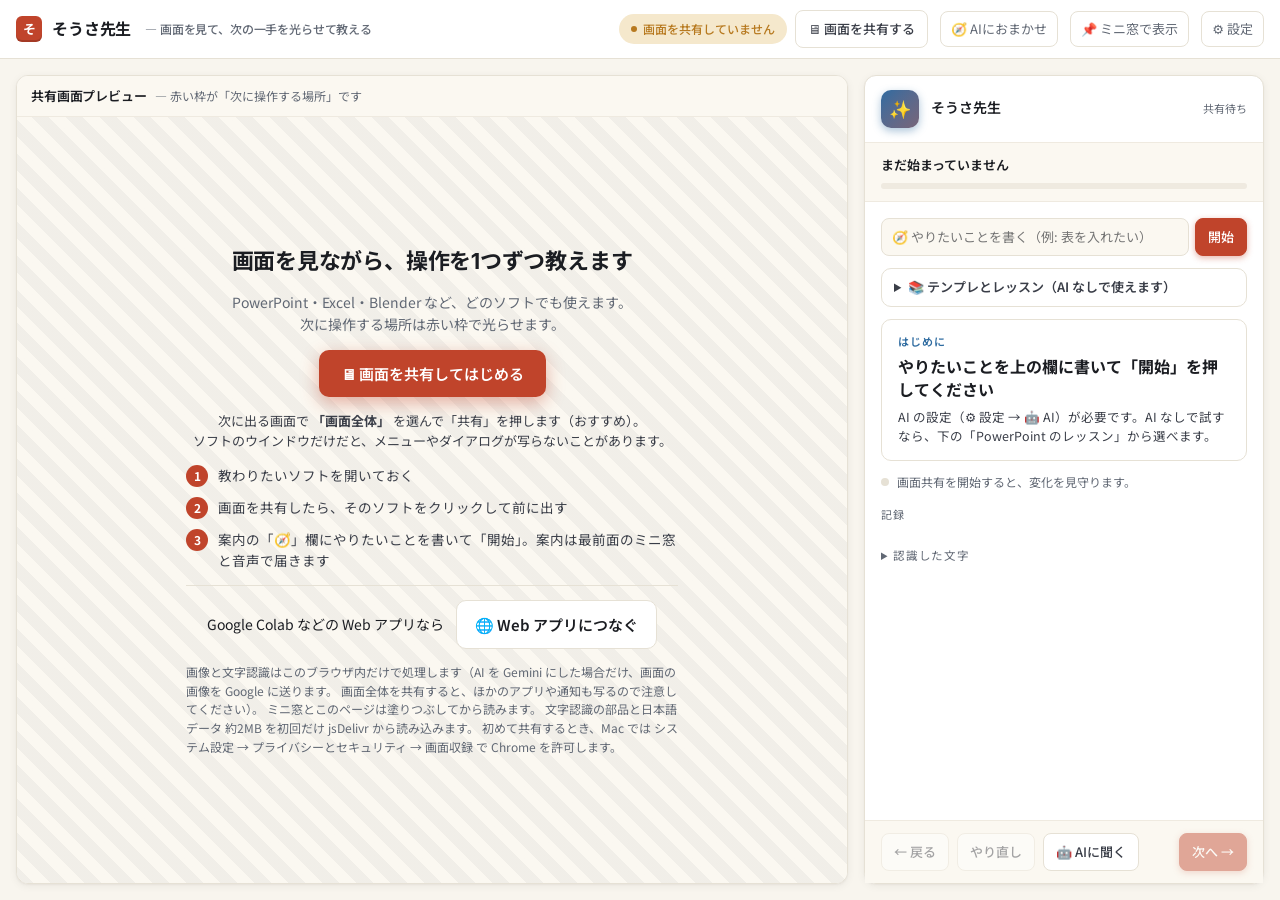
==== commit 21b4f3f2: "AI の呼び出しを最初の計画1回にして、テンプレと Office 版の計画モードを追加 無料の Gemini は途中で毎回考え直すとぶれやすく、回数制限や 503 にも当たりやすいため、 最初に立てた" ====
--- a/index.html
+++ b/index.html
@@ -64,14 +64,15 @@
     font-family: var(--font-ja); font-size: 14px; line-height: 1.55;
     -webkit-font-smoothing: antialiased;
   }
-  button { font: inherit; color: inherit; cursor: pointer; }
-
-  .app { height: 100vh; display: grid; grid-template-rows: auto 1fr; min-height: 640px; }
+  /* 日本語は1文字ごとに折り返せてしまうので、ボタンの文字は折り返さず、並びのほうを折り返す */
+  button { font: inherit; color: inherit; cursor: pointer; white-space: nowrap; flex: none; max-width: 100%; }
+
+  .app { height: 100vh; display: grid; grid-template-rows: auto minmax(0, 1fr); min-height: 480px; }
 
   /* ─── Top bar ───────────────────────────────────── */
   .topbar {
-    display: flex; align-items: center; gap: 16px;
-    padding: 12px 20px;
+    display: flex; align-items: center; gap: 10px 12px;
+    padding: 10px 16px;
     background: var(--panel);
     border-bottom: 1px solid var(--border);
     flex-wrap: wrap;
@@ -79,7 +80,7 @@
   .brand {
     display: flex; align-items: center; gap: 10px;
     font-family: var(--font-ui); font-weight: 700; font-size: 16px;
-    letter-spacing: -0.01em;
+    letter-spacing: -0.01em; white-space: nowrap;
   }
   .brand-mark {
     width: 26px; height: 26px; display: grid; place-items: center;
@@ -92,10 +93,12 @@
     color: var(--muted); font-size: 12px; margin-left: 4px;
   }
   .topbar-spacer { flex: 1; }
+  .share-controls { display: flex; flex-wrap: wrap; align-items: center; gap: 8px; }
+  @media (max-width: 1240px) { .brand-sub { display: none; } }
   .capture-chip {
     display: inline-flex; align-items: center; gap: 6px;
     font-size: 12px; padding: 6px 12px;
-    border-radius: 999px; font-weight: 500;
+    border-radius: 999px; font-weight: 500; white-space: nowrap;
     background: var(--warn-soft); color: var(--warn);
   }
   .capture-chip::before {
@@ -110,26 +113,6 @@
   }
   @keyframes pulse-dot { 0%,100% { opacity: 0.6 } 50% { opacity: 1 } }
 
-  .lesson-picker {
-    display: flex; align-items: center; gap: 8px;
-    background: var(--panel-alt); border: 1px solid var(--border);
-    border-radius: 999px; padding: 4px 6px 4px 14px;
-  }
-  .lesson-picker label {
-    font-size: 11px; color: var(--muted);
-    text-transform: uppercase; letter-spacing: 0.08em;
-    font-family: var(--font-ui);
-  }
-  .lesson-picker select {
-    appearance: none; background: transparent; border: 0;
-    color: var(--ink); font: inherit; font-weight: 500;
-    padding: 6px 28px 6px 8px;
-    background-image:
-      linear-gradient(45deg, transparent 50%, var(--muted) 50%),
-      linear-gradient(135deg, var(--muted) 50%, transparent 50%);
-    background-position: right 12px top 14px, right 8px top 14px;
-    background-size: 4px 4px, 4px 4px; background-repeat: no-repeat;
-  }
   .icon-btn {
     background: transparent; border: 1px solid var(--border);
     padding: 7px 10px; border-radius: 8px; font-size: 13px;
@@ -140,7 +123,7 @@
   /* ─── Workspace ─────────────────────────────────── */
   .workspace {
     display: grid;
-    grid-template-columns: 1fr 400px;
+    grid-template-columns: minmax(0, 1fr) 400px;
     gap: 16px; padding: 16px; min-height: 0;
   }
   @media (max-width: 960px) {
@@ -163,12 +146,13 @@
   }
   .capture-header strong {
     font-family: var(--font-ui); font-weight: 600; font-size: 13px;
-    letter-spacing: -0.01em;
-  }
-  .capture-header .dim { color: var(--muted); font-size: 12px; }
+    letter-spacing: -0.01em; white-space: nowrap;
+  }
+  .capture-header .dim { color: var(--muted); font-size: 12px; min-width: 0; overflow: hidden; text-overflow: ellipsis; white-space: nowrap; }
 
   .capture-stage {
-    position: relative; display: grid; place-items: center;
+    position: relative; display: grid; grid-template-columns: minmax(0, 1fr);
+    align-items: safe center; justify-items: center;
     padding: 20px; background: repeating-linear-gradient(
       45deg,
       color-mix(in oklab, var(--panel-alt) 90%, var(--ink) 4%) 0 12px,
@@ -176,6 +160,8 @@
     );
     min-height: 0; overflow: hidden;
   }
+  /* 開始画面は窓が低いと収まらないので、切らずにスクロールできるようにする */
+  .capture-stage:has(> .empty:not([hidden])) { overflow-y: auto; }
   .capture-stage video {
     max-width: 100%; max-height: 100%;
     border-radius: 8px; background: #000;
@@ -183,15 +169,21 @@
     display: block;
   }
   .capture-stage .empty {
-    display: grid; place-items: center; gap: 16px;
-    text-align: center; padding: 24px;
-    max-width: 480px;
+    display: grid; justify-items: center; gap: 14px;
+    text-align: center; padding: 4px;
+    max-width: 500px;
   }
   .empty h2 {
     font-family: var(--font-ui); font-size: 22px; font-weight: 700;
-    margin: 0; letter-spacing: -0.01em;
+    margin: 0; letter-spacing: -0.01em; text-wrap: balance; word-break: auto-phrase;
   }
   .empty p { margin: 0; color: var(--muted); font-size: 14px; }
+  .empty .cta-note { font-size: 13px; color: var(--ink-soft); }
+  .empty .fine-print { font-size: 12px; text-align: left; }
+  .alt-route {
+    display: flex; flex-wrap: wrap; align-items: center; justify-content: center; gap: 8px 12px;
+    width: 100%; padding-top: 14px; border-top: 1px solid var(--border);
+  }
   .primary-cta {
     display: inline-flex; align-items: center; gap: 10px;
     padding: 12px 22px;
@@ -204,17 +196,16 @@
   .primary-cta:hover { background: color-mix(in oklab, var(--accent) 90%, black); }
   .primary-cta:active { transform: translateY(1px); }
   .capture-foot {
-    display: flex; align-items: center; gap: 10px;
+    display: flex; flex-wrap: wrap; align-items: center; gap: 4px 10px;
     padding: 8px 14px; border-top: 1px solid var(--border-soft);
     background: var(--panel-alt); font-size: 12px; color: var(--muted);
   }
   .capture-foot .stat { font-family: var(--font-mono); font-variant-numeric: tabular-nums; }
   .capture-foot .sep { color: var(--border); }
-  .capture-foot .actions { margin-left: auto; display: flex; gap: 6px; }
 
   /* Right: AI tutor */
   .tutor {
-    display: grid; grid-template-rows: auto auto 1fr auto;
+    display: grid; grid-template-rows: auto auto minmax(0, 1fr) auto; min-width: 0;
     background: var(--panel); border: 1px solid var(--border);
     border-radius: 12px; box-shadow: var(--shadow); min-height: 0;
   }
@@ -253,6 +244,8 @@
     display: flex; flex-direction: column; gap: 12px;
     scroll-behavior: smooth;
   }
+  /* 窓が低くても中身を押しつぶさず、スクロールで見せる */
+  .tutor-body > * { flex: none; }
   .msg { display: grid; grid-template-columns: 28px 1fr; gap: 10px;
          animation: slide-in 0.25s ease; }
   @keyframes slide-in { from { opacity: 0; transform: translateY(6px); } to { opacity: 1; transform: none; } }
@@ -367,7 +360,7 @@
   .done-card strong { display: block; font-size: 18px; margin-bottom: 4px; }
 
   .log-head { font-size: 11px; color: var(--muted); font-family: var(--font-ui); letter-spacing: 0.06em; margin-top: 4px; }
-  .log { list-style: none; margin: 0; padding: 0; display: grid; gap: 2px; font-size: 11.5px; color: var(--muted); }
+  .log { list-style: none; margin: 0; padding: 0; display: grid; gap: 2px; font-size: 11.5px; color: var(--muted); overflow-wrap: anywhere; }
   .log time { font-family: var(--font-mono); margin-right: 6px; }
 
   .check-chip { background: var(--success-soft); color: var(--success); }
@@ -472,6 +465,29 @@
     box-shadow: var(--shadow-lift);
   }
   .settings-pop .icon-btn { text-align: left; }
+  /* 狭い窓では設定ボタンの位置によらず、バーの幅いっぱいに開いて画面の外へはみ出さない */
+  @media (max-width: 520px) {
+    .topbar { position: relative; }
+    .settings-wrap { position: static; }
+    .settings-pop { left: 12px; right: 12px; top: calc(100% - 4px); }
+  }
+  .lesson-box { border: 1px solid var(--border); border-radius: 10px; padding: 8px 12px; font-size: 13px; }
+  .lesson-box summary { cursor: pointer; font-weight: 600; color: var(--ink-soft); }
+  .lesson-box-body { display: grid; gap: 8px; margin-top: 8px; }
+  .tpl-note { display: flex; flex-wrap: wrap; align-items: center; gap: 6px 10px; padding: 8px 12px; border-radius: 10px;
+    background: var(--ai-soft); font-size: 12.5px; }
+  .tpl-list { list-style: none; margin: 0 0 8px; padding: 0; display: grid; gap: 4px; font-size: 13px; }
+  .tpl-list li { display: flex; align-items: center; gap: 8px; }
+  .tpl-list li span { flex: 1; min-width: 0; }
+  .dialog textarea { width: 100%; padding: 8px 10px; font: 12px/1.5 var(--font-mono); border: 1px solid var(--border);
+    border-radius: 8px; background: var(--panel-alt); color: var(--ink); resize: vertical; }
+  .done-card .btn { margin-top: 10px; }
+  .plan-box ol { margin: 8px 0 0; padding-left: 20px; display: grid; gap: 4px; font-size: 12.5px; color: var(--ink-soft); }
+  .plan-box li.done { color: var(--muted); text-decoration: line-through; }
+  .plan-box li.now { color: var(--ink); font-weight: 700; }
+  .lesson-box-body small { font-size: 12px; color: var(--muted); }
+  .lesson-box select, .dialog select { display: block; width: 100%; margin-top: 4px; padding: 6px 8px; font: inherit; font-size: 13px;
+    border: 1px solid var(--border); border-radius: 8px; background: var(--panel-alt); color: var(--ink); }
   .goal-form { display: flex; gap: 6px; }
   .goal-form input {
     flex: 1; min-width: 0; padding: 8px 10px; font: inherit; font-size: 13px;
@@ -515,8 +531,8 @@
   .dialog a { color: var(--ai); }
   .dialog .setup-steps { margin: 0 0 8px; padding-left: 22px; display: grid; gap: 6px; font-size: 13px; }
   .dialog code { font-family: var(--font-mono); font-size: 12px; padding: 1px 5px; border-radius: 4px; background: var(--panel-alt); }
-  .dialog select { display: block; width: 100%; margin-top: 4px; padding: 6px 8px; font: inherit; font-size: 13px;
-    border: 1px solid var(--border); border-radius: 8px; background: var(--panel-alt); color: var(--ink); }
+  .dialog .dialog-actions { flex-wrap: wrap; }
+  #builtinPrepare { white-space: normal; }
 
   [hidden] { display: none !important; }
 </style>
@@ -525,15 +541,16 @@
 <div class="app">
   <header class="topbar">
     <div class="brand">
-      <span class="brand-mark">P</span>
+      <span class="brand-mark">そ</span>
       そうさ先生
       <span class="brand-sub">— 画面を見て、次の一手を光らせて教える</span>
     </div>
     <div class="topbar-spacer"></div>
-    <div class="capture-chip" id="captureChip">未共有</div>
-    <div class="lesson-picker">
-      <label for="lessonSelect">レッスン</label>
-      <select id="lessonSelect"></select>
+    <div class="share-controls">
+      <div class="capture-chip" id="captureChip">画面を共有していません</div>
+      <button class="btn" id="shareTopBtn" title="画面をこのアプリに見せます。どの画面を見せるかは次の画面で選べます">🖥 画面を共有する</button>
+      <button class="btn" id="pauseBtn" hidden title="共有はそのままで、変化の見守りと案内だけを止めます">⏸ 見守りを一時停止</button>
+      <button class="btn danger" id="stopCaptureBtn" hidden title="画面を見せるのをやめます">⏹ 画面共有を止める</button>
     </div>
     <button class="icon-btn" id="makeBtn" title="やりたいことを書くと、AI が画面を見ながら1手ずつ案内します（どのソフトでも）">🧭 AIにおまかせ</button>
     <button class="icon-btn" id="pipBtn" title="案内を常に最前面の小窓に出す">📌 ミニ窓で表示</button>
@@ -543,6 +560,8 @@
         <button class="icon-btn" id="aiBtn" title="AI の設定（Chrome 内蔵AI または Gemini API 無料枠）">🤖 AI OFF</button>
         <button class="icon-btn" id="ocrBtn" title="画面の文字を読んで、光らせる場所を探し、できたかを自動で確かめます（ブラウザ内で処理）">🔤 文字認識 ON</button>
         <button class="icon-btn" id="autoBtn" title="ON にすると「できた？」のあと数秒待って自動で次へ進みます">⏩ 自動で次へ OFF</button>
+        <button class="icon-btn" id="planBtn" title="実験中: ON だと、AI が最初に全体の手順を1回だけ考え、あとは文字認識で進めます。OFF だと、一手ごとに AI に聞きます">📝 手順を先に考える ON</button>
+        <button class="icon-btn" id="tplBtn" title="自分で保存したテンプレの書き出し・読み込み">📘 テンプレの管理</button>
         <button class="icon-btn" id="voiceBtn" title="次の手順を音声で読み上げます">🔊 音声 ON</button>
         <button class="icon-btn" id="themeToggle" title="テーマ切替">🌙 テーマ</button>
       </div>
@@ -558,29 +577,25 @@
       </div>
       <div class="capture-stage" id="captureStage">
         <div class="empty" id="emptyState">
-          <div style="font-size: 44px;">🖥️</div>
-          <h2>そうさ先生へようこそ</h2>
-          <p>PowerPoint の画面を見ながら、次にやることを1つずつ、<br>操作する場所を光らせて教えます。</p>
+          <h2>画面を見ながら、操作を1つずつ教えます</h2>
+          <p>PowerPoint・Excel・Blender など、どのソフトでも使えます。<br>次に操作する場所は赤い枠で光らせます。</p>
+          <button class="primary-cta" id="startCaptureBtn">🖥 画面を共有してはじめる</button>
+          <p class="cta-note">次に出る画面で <strong>「画面全体」</strong> を選んで「共有」を押します（おすすめ）。<br>
+            ソフトのウインドウだけだと、メニューやダイアログが写らないことがあります。</p>
           <ol class="onboard">
-            <li><span class="num">1</span><span>教わりたいソフト（PowerPoint・Excel・Blender など。なければ「練習用画面」）を開いておく</span></li>
-            <li><span class="num">2</span><span>「はじめる」を押し、<strong>画面全体</strong>を選ぶ（おすすめ）。
-              メニューやダイアログも見えるので、AI が反応しやすくなります。ソフトのウインドウだけを選ぶこともできます</span></li>
-            <li><span class="num">3</span><span>そのソフトをクリックして前に出し、あとは操作するだけ。
-              案内は最前面のミニ窓と音声で届きます。ミニ窓の「🧭」欄にやりたいことを書くと AI が案内します</span></li>
+            <li><span class="num">1</span><span>教わりたいソフトを開いておく</span></li>
+            <li><span class="num">2</span><span>画面を共有したら、そのソフトをクリックして前に出す</span></li>
+            <li><span class="num">3</span><span>案内の「🧭」欄にやりたいことを書いて「開始」。案内は最前面のミニ窓と音声で届きます</span></li>
           </ol>
-          <div class="cta-row">
-            <button class="primary-cta" id="startCaptureBtn">▶ はじめる</button>
-            <button class="secondary-cta" id="practiceBtn">🧪 練習用画面を開く</button>
-          </div>
-          <p style="font-size: 13px;"><strong>Google Colab などの Web アプリなら</strong>、画面共有の代わりに拡張機能でつなぐと、
-            ボタンの名前と位置を正確に読み、ページの上に直接光らせて案内できます。</p>
-          <div class="cta-row">
+          <div class="alt-route">
+            <span>Google Colab などの Web アプリなら</span>
             <button class="secondary-cta" id="webBtn">🌐 Web アプリにつなぐ</button>
           </div>
-          <p style="font-size: 12px;">画像と文字認識はこのブラウザ内だけで処理します（AI を Gemini にした場合だけ、画面の画像を Google に送ります。
-            画面全体を共有すると、ほかのアプリや通知も写るので注意してください）。<br>
-            ミニ窓とこのページは、画面全体を共有しても塗りつぶしてから読むので、案内の文字を AI が読み違えることはありません。<br>
-            （文字認識の部品と日本語データ 約2MB を初回だけ jsDelivr から読み込みます）</p>
+          <p class="fine-print">画像と文字認識はこのブラウザ内だけで処理します（AI を Gemini にした場合だけ、画面の画像を Google に送ります。
+            画面全体を共有すると、ほかのアプリや通知も写るので注意してください）。
+            ミニ窓とこのページは塗りつぶしてから読みます。
+            文字認識の部品と日本語データ 約2MB を初回だけ jsDelivr から読み込みます。
+            初めて共有するとき、Mac では システム設定 → プライバシーとセキュリティ → 画面収録 で Chrome を許可します。</p>
         </div>
         <div class="empty" id="webState" hidden>
           <div style="font-size: 44px;">🌐</div>
@@ -593,16 +608,12 @@
         <div class="target-box" id="targetBox" hidden></div>
         <div class="target-tag" id="targetTag" hidden></div>
       </div>
-      <div class="capture-foot">
+      <div class="capture-foot" id="captureFoot" hidden title="画面の変化を見守っている様子です">
         <span class="stat" id="statMotion">増減 —</span>
         <span class="sep">·</span>
         <span class="stat" id="statNet">差 —</span>
         <span class="sep">·</span>
         <span class="stat" id="statChanges">変化 0 回</span>
-        <div class="actions">
-          <button class="btn" id="pauseBtn" hidden>⏸ 一時停止</button>
-          <button class="btn danger" id="stopCaptureBtn" hidden>共有を停止</button>
-        </div>
       </div>
     </section>
 
@@ -633,9 +644,23 @@
         <div class="tutor-body" aria-live="polite">
           <form class="goal-form" id="goalForm">
             <input type="text" id="goalInline" autocomplete="off"
-                   placeholder="🧭 やりたいことを書く → AI が案内（どのソフトでも）">
+                   placeholder="🧭 やりたいことを書く（例: 表を入れたい）">
             <button class="btn primary" type="submit">開始</button>
           </form>
+
+          <div class="tpl-note" id="tplNote" hidden>
+            <span id="tplNoteText"></span>
+            <button class="btn" id="tplAiBtn" type="button">🧭 AI に考えてもらう</button>
+          </div>
+
+          <details class="lesson-box">
+            <summary>📚 テンプレとレッスン（AI なしで使えます）</summary>
+            <div class="lesson-box-body">
+              <label>テンプレ・レッスン <select id="lessonSelect"></select></label>
+              <button class="btn" id="practiceBtn" type="button">🧪 PowerPoint 風の練習用画面を開く</button>
+              <small>PowerPoint がないときは、練習用画面をタブで共有して試せます。</small>
+            </div>
+          </details>
 
           <div class="step-card" id="stepCard">
             <div class="step-num" id="stepNum"></div>
@@ -663,8 +688,17 @@
 
           <div class="done-card" id="doneCard" hidden>
             <div class="done-emoji">🎉</div>
-            <strong>レッスン完了！</strong>
-            お疲れさまでした。「次のレッスン →」で続けられます。
+            <strong id="doneTitle"></strong>
+            <span id="doneNote"></span>
+            <button class="btn" id="saveTplBtn" type="button" hidden>📘 この手順をテンプレに保存</button>
+          </div>
+
+          <div class="confirm" id="loopBox" hidden>
+            <p>同じ手順がくり返されています。やりたいことは、もうできていますか？</p>
+            <div class="row">
+              <button class="btn yes" id="finishBtn">🎉 もうできた</button>
+              <button class="btn" id="continueBtn">続ける</button>
+            </div>
           </div>
 
           <div class="confirm" id="confirmBox" hidden>
@@ -675,6 +709,11 @@
               <button class="btn" id="notYetBtn">まだ</button>
             </div>
           </div>
+
+          <details class="lesson-box plan-box" id="planBox" open hidden>
+            <summary>📝 全体の手順</summary>
+            <ol id="planList"></ol>
+          </details>
 
           <div class="watch" id="watch">画面共有を開始すると、変化を見守ります。</div>
 
@@ -728,9 +767,24 @@
   </div>
 </dialog>
 
+<dialog class="dialog" id="tplDialog">
+  <h2>📘 テンプレの管理</h2>
+  <p class="note">テンプレがあれば、AI を使わずに案内できます。うまくいった手順は、完了したときの「📘 この手順をテンプレに保存」で増やせます。
+    ほかの人に渡すときは「書き出す」でコピーした文字を送り、受け取った人は下の欄に貼り付けて「読み込む」を押します。</p>
+  <ul class="tpl-list" id="tplList"></ul>
+  <textarea id="tplText" rows="8" spellcheck="false" placeholder="ここに書き出したテンプレが出ます。受け取ったテンプレはここに貼り付けて「読み込む」"></textarea>
+  <p class="note" id="tplResult"></p>
+  <div class="dialog-actions">
+    <button class="btn" id="tplExport">書き出す（コピー）</button>
+    <button class="btn" id="tplImport">読み込む</button>
+    <span class="actions-spacer"></span>
+    <button class="btn" id="tplClose">閉じる</button>
+  </div>
+</dialog>
+
 <dialog class="dialog" id="aiDialog">
   <h2>🤖 AI の設定</h2>
-  <p class="note">AI は「🤖 AIに聞く」「できた？にひとこと添える」「✨ 手順を作る」に使います。どちらも無料で使えます。</p>
+  <p class="note">AI は「🧭 AIにおまかせ」「🤖 AIに聞く」「できた？にひとこと添える」に使います。</p>
   <label class="choice">
     <input type="radio" name="provider" value="off">
     <span><b>使わない</b><small>文字認識と変化検知だけで案内します</small></span>
@@ -748,14 +802,9 @@
   <div class="fields" id="geminiFields">
     <label>APIキー（<a href="https://aistudio.google.com/apikey" target="_blank" rel="noopener">Google AI Studio</a> で無料で作れます）
       <input type="password" id="geminiKey" autocomplete="off" spellcheck="false" placeholder="AIza…"></label>
-    <label>モデル（無料枠で画像も扱えるもの。▼で候補を表示）
-      <input type="text" id="geminiModel" list="geminiModels" spellcheck="false"></label>
-    <datalist id="geminiModels">
-      <option value="gemini-3.5-flash-lite">速い・軽い（回数を多く使いたいとき）</option>
-      <option value="gemini-3.8-flash">賢い（標準）</option>
-      <option value="gemini-3.5-flash">中くらい</option>
-    </datalist>
-    <small>キーはこのブラウザの中にだけ保存されます。</small>
+    <label>モデル
+      <select id="geminiModel"></select></label>
+    <small>「接続テスト」を押すと、このキーで使えるモデルもメニューに追加されます。キーはこのブラウザの中にだけ保存されます。</small>
   </div>
   <p class="note" id="aiTestResult"></p>
   <div class="dialog-actions">
@@ -769,6 +818,7 @@
 <!-- 読み込む順番に意味がある（後のファイルは前のファイルで作ったものを使う）。main.js は必ず最後 -->
 <script src="js/ai.js"></script>
 <script src="js/lessons.js"></script>
+<script src="js/templates.js"></script>
 <script src="js/core.js"></script>
 <script src="js/steps.js"></script>
 <script src="js/capture.js"></script>
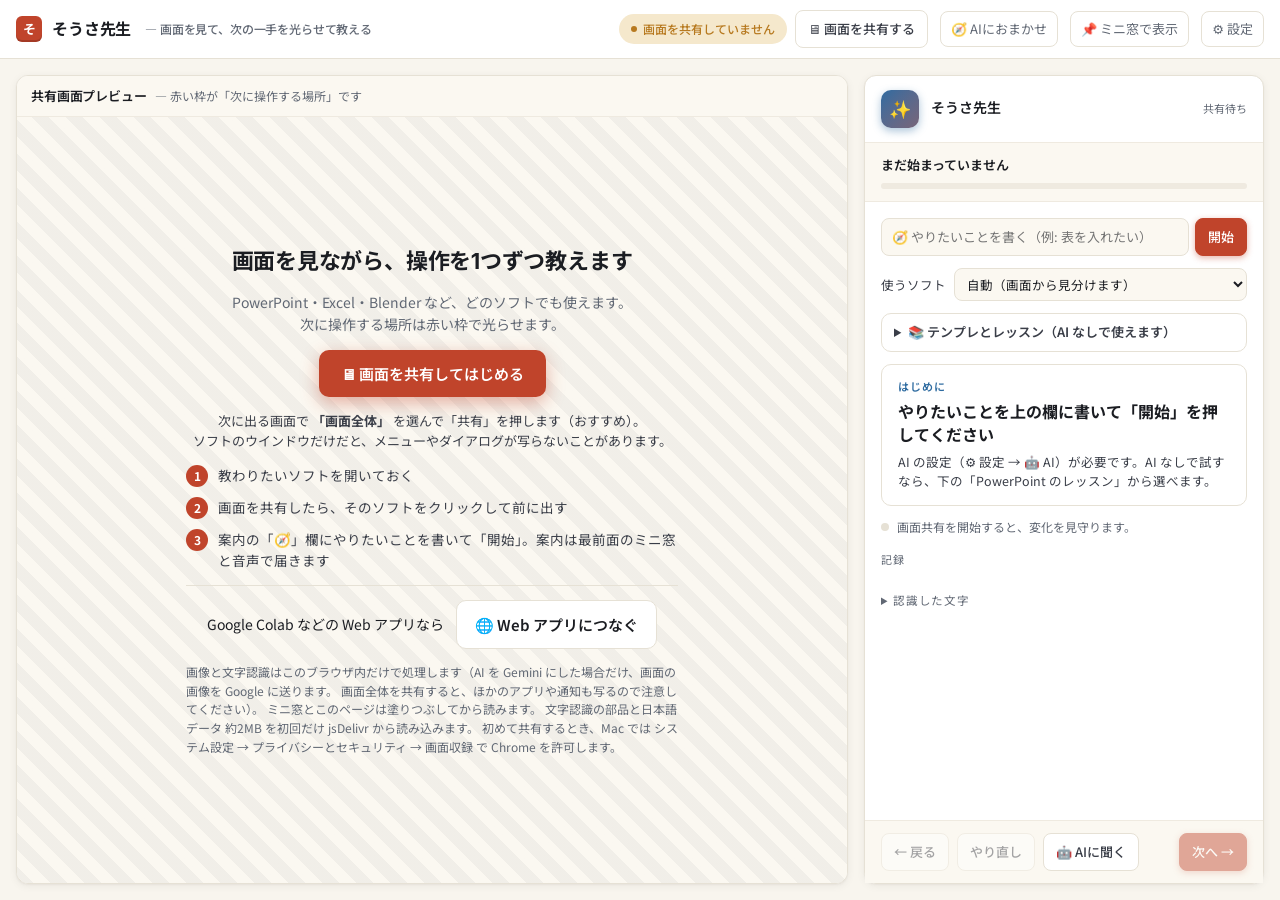
==== commit 4c9af0ae: "7つのソフトに対応し、公式ヘルプからテンプレを作れるようにする テンプレを AI の記憶ではなく公式の手順から作れるようにし、ソフトごとに案内を分けるため。 - 使うソフト（Excel・Word・Po" ====
--- a/index.html
+++ b/index.html
@@ -476,6 +476,12 @@
   .lesson-box-body { display: grid; gap: 8px; margin-top: 8px; }
   .tpl-note { display: flex; flex-wrap: wrap; align-items: center; gap: 6px 10px; padding: 8px 12px; border-radius: 10px;
     background: var(--ai-soft); font-size: 12.5px; }
+  .app-pick { display: flex; align-items: center; gap: 8px; font-size: 12.5px; color: var(--ink-soft); }
+  .app-pick select { flex: 1; min-width: 0; padding: 5px 8px; font: inherit; border: 1px solid var(--border); border-radius: 8px;
+    background: var(--panel-alt); color: var(--ink); }
+  .tpl-note a { color: var(--ai); }
+  .doc-make { margin: 0 0 10px; font-size: 13px; }
+  .doc-make summary { cursor: pointer; font-weight: 600; }
   .tpl-list { list-style: none; margin: 0 0 8px; padding: 0; display: grid; gap: 4px; font-size: 13px; }
   .tpl-list li { display: flex; align-items: center; gap: 8px; }
   .tpl-list li span { flex: 1; min-width: 0; }
@@ -648,8 +654,11 @@
             <button class="btn primary" type="submit">開始</button>
           </form>
 
+          <label class="app-pick">使うソフト <select id="appSelect"></select></label>
+
           <div class="tpl-note" id="tplNote" hidden>
             <span id="tplNoteText"></span>
+            <a id="tplSource" target="_blank" rel="noopener" hidden>出典</a>
             <button class="btn" id="tplAiBtn" type="button">🧭 AI に考えてもらう</button>
           </div>
 
@@ -772,6 +781,17 @@
   <p class="note">テンプレがあれば、AI を使わずに案内できます。うまくいった手順は、完了したときの「📘 この手順をテンプレに保存」で増やせます。
     ほかの人に渡すときは「書き出す」でコピーした文字を送り、受け取った人は下の欄に貼り付けて「読み込む」を押します。</p>
   <ul class="tpl-list" id="tplList"></ul>
+  <details class="doc-make" open>
+    <summary>📘 公式ヘルプから作る</summary>
+    <p class="note">公式ヘルプのページを開き、文章を全部コピー（⌘A → ⌘C）して下に貼ると、AI が1回でテンプレにします（AI の設定が必要）。</p>
+    <div class="fields">
+      <label>ソフト <select id="docApp"></select></label>
+      <a id="docHelp" target="_blank" rel="noopener">このソフトの公式ヘルプを開く</a>
+      <label>ページの URL（出典として残します）<input type="text" id="docUrl" placeholder="https://support.microsoft.com/…" spellcheck="false"></label>
+      <textarea id="docText" rows="5" placeholder="公式ヘルプのページの文章を貼り付け"></textarea>
+      <div><button class="btn primary" id="docMake" type="button">テンプレを作る</button></div>
+    </div>
+  </details>
   <textarea id="tplText" rows="8" spellcheck="false" placeholder="ここに書き出したテンプレが出ます。受け取ったテンプレはここに貼り付けて「読み込む」"></textarea>
   <p class="note" id="tplResult"></p>
   <div class="dialog-actions">
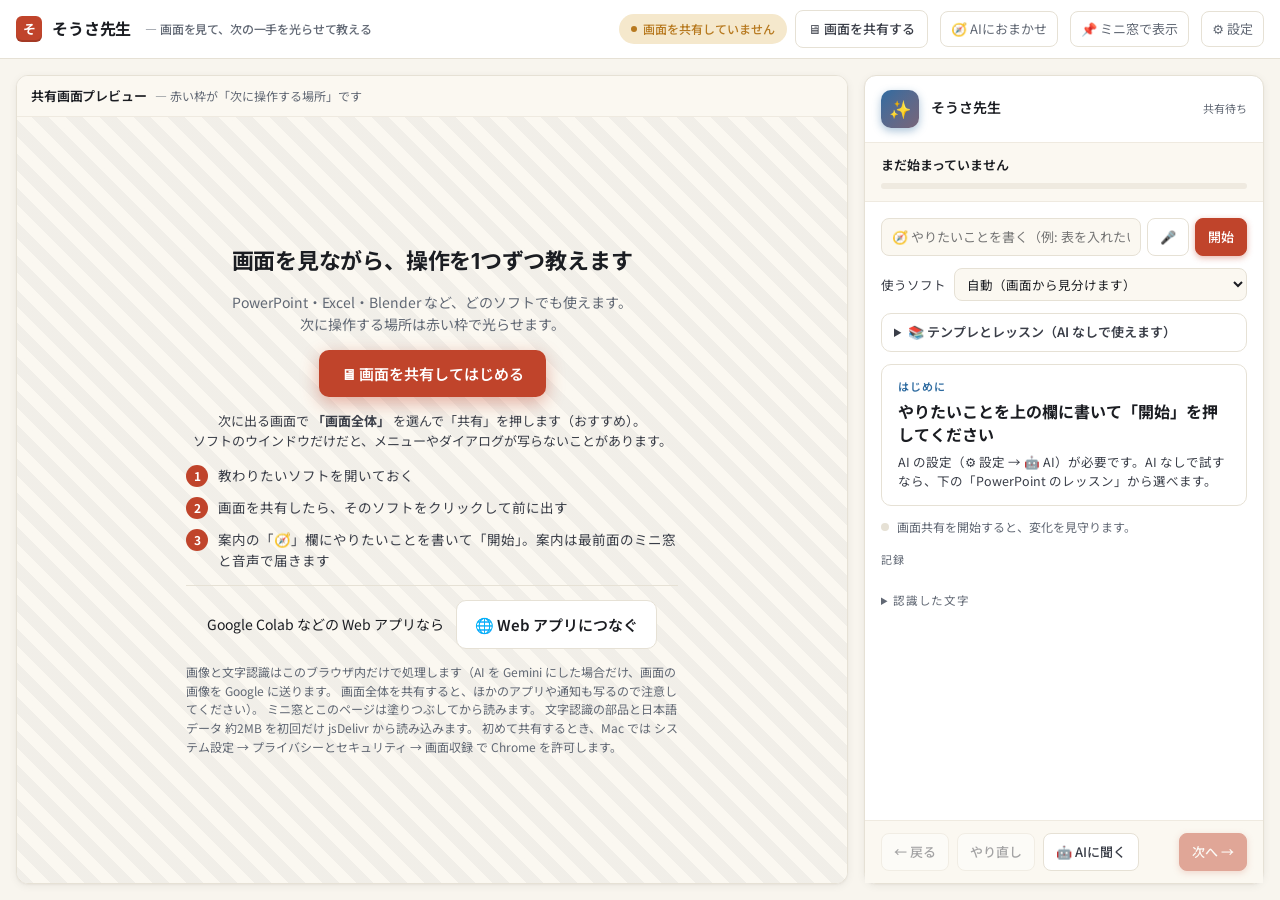
==== commit a0398fce: "発表向けに、完了の成績表示・紙ふぶき・発表モード・声での入力を追加 授業の発表で「AI に頼らず動く工夫」と使いやすさを一目で伝えるため。 - 完了したとき、かかった時間・手数・AI を使った回数を出" ====
--- a/index.html
+++ b/index.html
@@ -476,6 +476,20 @@
   .lesson-box-body { display: grid; gap: 8px; margin-top: 8px; }
   .tpl-note { display: flex; flex-wrap: wrap; align-items: center; gap: 6px 10px; padding: 8px 12px; border-radius: 10px;
     background: var(--ai-soft); font-size: 12.5px; }
+  .done-stats { margin: 8px 0 0; font-size: 13px; font-weight: 700; font-variant-numeric: tabular-nums; }
+  #voiceGoalBtn.listening { border-color: var(--accent); color: var(--accent); animation: pulse-dot 1s ease-in-out infinite; }
+  /* 発表モード: 教室の後ろからでも読めるよう、案内の文字とボタンを大きくする */
+  body.present .step-num { font-size: 14px; }
+  body.present .step-text { font-size: 26px; line-height: 1.4; }
+  body.present .step-hint, body.present .plan-box ol, body.present .watch, body.present .confirm p { font-size: 17px; }
+  body.present .btn, body.present .goal-form input { font-size: 17px; padding: 10px 16px; }
+  body.present .guide-say { font-size: 20px; }
+  body.present .guide-box, body.present .target-box { border-width: 5px; }
+  body.present .done-card strong { font-size: 30px; }
+  body.present .done-emoji { font-size: 64px; }
+  body.present .done-stats { font-size: 20px; }
+  body.present .tutor-name { font-size: 18px; }
+  body.present .progress-head strong { font-size: 17px; }
   .app-pick { display: flex; align-items: center; gap: 8px; font-size: 12.5px; color: var(--ink-soft); }
   .app-pick select { flex: 1; min-width: 0; padding: 5px 8px; font: inherit; border: 1px solid var(--border); border-radius: 8px;
     background: var(--panel-alt); color: var(--ink); }
@@ -566,6 +580,7 @@
         <button class="icon-btn" id="aiBtn" title="AI の設定（Chrome 内蔵AI または Gemini API 無料枠）">🤖 AI OFF</button>
         <button class="icon-btn" id="ocrBtn" title="画面の文字を読んで、光らせる場所を探し、できたかを自動で確かめます（ブラウザ内で処理）">🔤 文字認識 ON</button>
         <button class="icon-btn" id="autoBtn" title="ON にすると「できた？」のあと数秒待って自動で次へ進みます">⏩ 自動で次へ OFF</button>
+        <button class="icon-btn" id="presentBtn" title="教室で映すときに。文字やボタンを大きくします">🎤 発表モード OFF</button>
         <button class="icon-btn" id="planBtn" title="実験中: ON だと、AI が最初に全体の手順を1回だけ考え、あとは文字認識で進めます。OFF だと、一手ごとに AI に聞きます">📝 手順を先に考える ON</button>
         <button class="icon-btn" id="tplBtn" title="自分で保存したテンプレの書き出し・読み込み">📘 テンプレの管理</button>
         <button class="icon-btn" id="voiceBtn" title="次の手順を音声で読み上げます">🔊 音声 ON</button>
@@ -651,6 +666,7 @@
           <form class="goal-form" id="goalForm">
             <input type="text" id="goalInline" autocomplete="off"
                    placeholder="🧭 やりたいことを書く（例: 表を入れたい）">
+            <button class="btn" id="voiceGoalBtn" type="button" title="押してから、やりたいことを話してください">🎤</button>
             <button class="btn primary" type="submit">開始</button>
           </form>
 
@@ -699,6 +715,7 @@
             <div class="done-emoji">🎉</div>
             <strong id="doneTitle"></strong>
             <span id="doneNote"></span>
+            <p class="done-stats" id="doneStats"></p>
             <button class="btn" id="saveTplBtn" type="button" hidden>📘 この手順をテンプレに保存</button>
           </div>
 
@@ -839,6 +856,7 @@
 <script src="js/ai.js"></script>
 <script src="js/lessons.js"></script>
 <script src="js/templates.js"></script>
+<script src="js/effects.js"></script>
 <script src="js/core.js"></script>
 <script src="js/steps.js"></script>
 <script src="js/capture.js"></script>
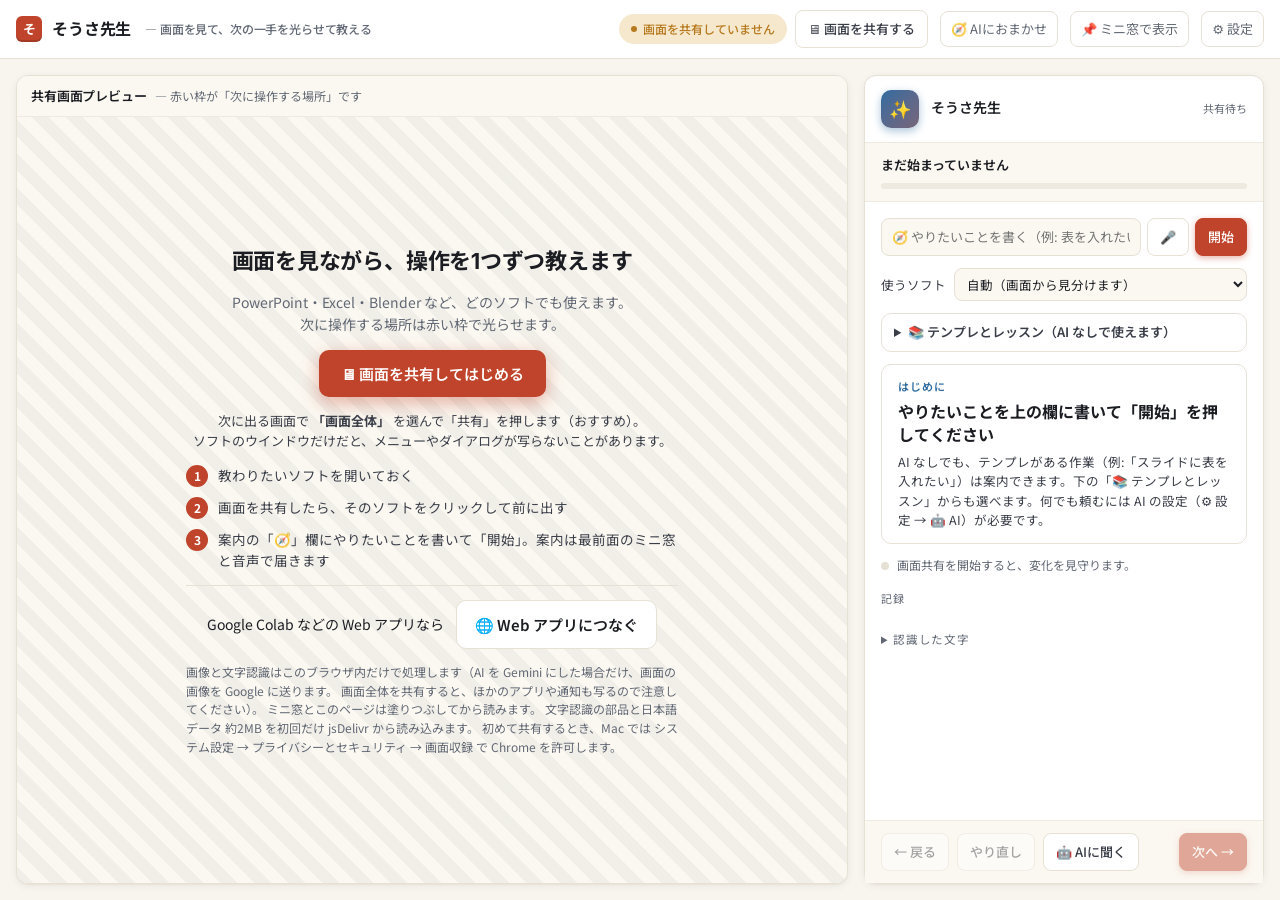
==== commit 9d2374a3: "ウインドウだけの共有ではポップアップが写らないことを知らせ、画面全体へ切り替えられるようにする Co-Authored-By: Claude Opus 5.5 <noreply@anthropic.c" ====
--- a/index.html
+++ b/index.html
@@ -525,6 +525,14 @@
   .ai-box.busy p { color: var(--muted); }
   .ai-box.error { background: var(--warn-soft); border-color: color-mix(in oklab, var(--warn) 35%, transparent); }
 
+  /* ウインドウだけを共有しているときの注意（ポップアップや小さな窓が写らない） */
+  .share-warn {
+    margin: 0 14px 10px; padding: 10px 12px; border-radius: 10px; font-size: 12.5px; line-height: 1.6;
+    background: var(--warn-soft); color: var(--ink); border-left: 3px solid var(--warn);
+  }
+  .share-warn strong { color: var(--warn); }
+  .share-warn .btn { margin-top: 6px; }
+
   .dialog {
     width: min(520px, calc(100vw - 32px)); padding: 20px 22px; border-radius: 14px;
     border: 1px solid var(--border); background: var(--panel); color: var(--ink);
@@ -654,6 +662,12 @@
           <div class="tutor-head-status" id="tutorStatus">共有待ち</div>
         </div>
 
+        <div class="share-warn" id="shareWarn" hidden>
+          <strong>⚠ ソフトのウインドウだけを共有しています。</strong>
+          文字をクリックしたときに出る小さな窓・メニュー・ダイアログは別のウインドウなので写らず、操作しても気づけません。
+          <br><button class="btn" id="shareWarnBtn">🖥 画面全体の共有に切り替える</button>
+        </div>
+
         <div class="tutor-progress">
           <div class="progress-head">
             <strong id="progressTitle"></strong>
